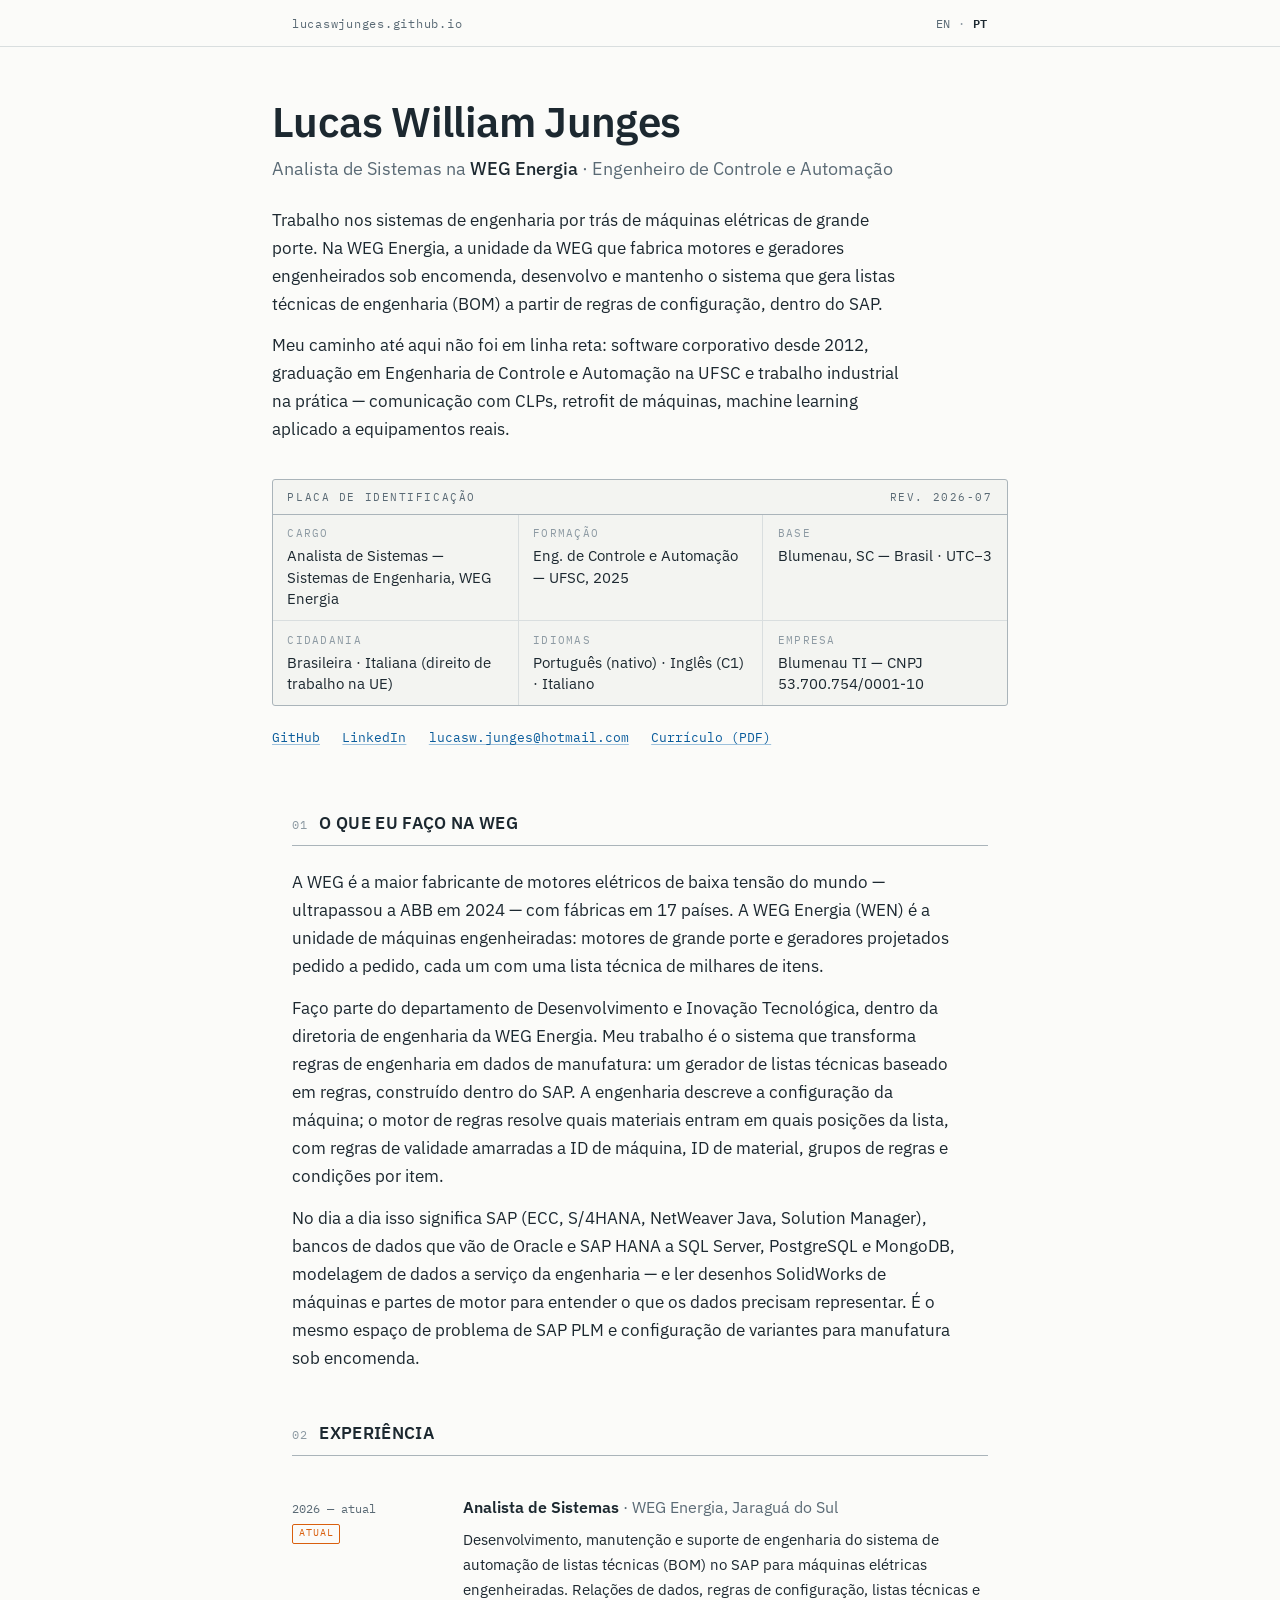
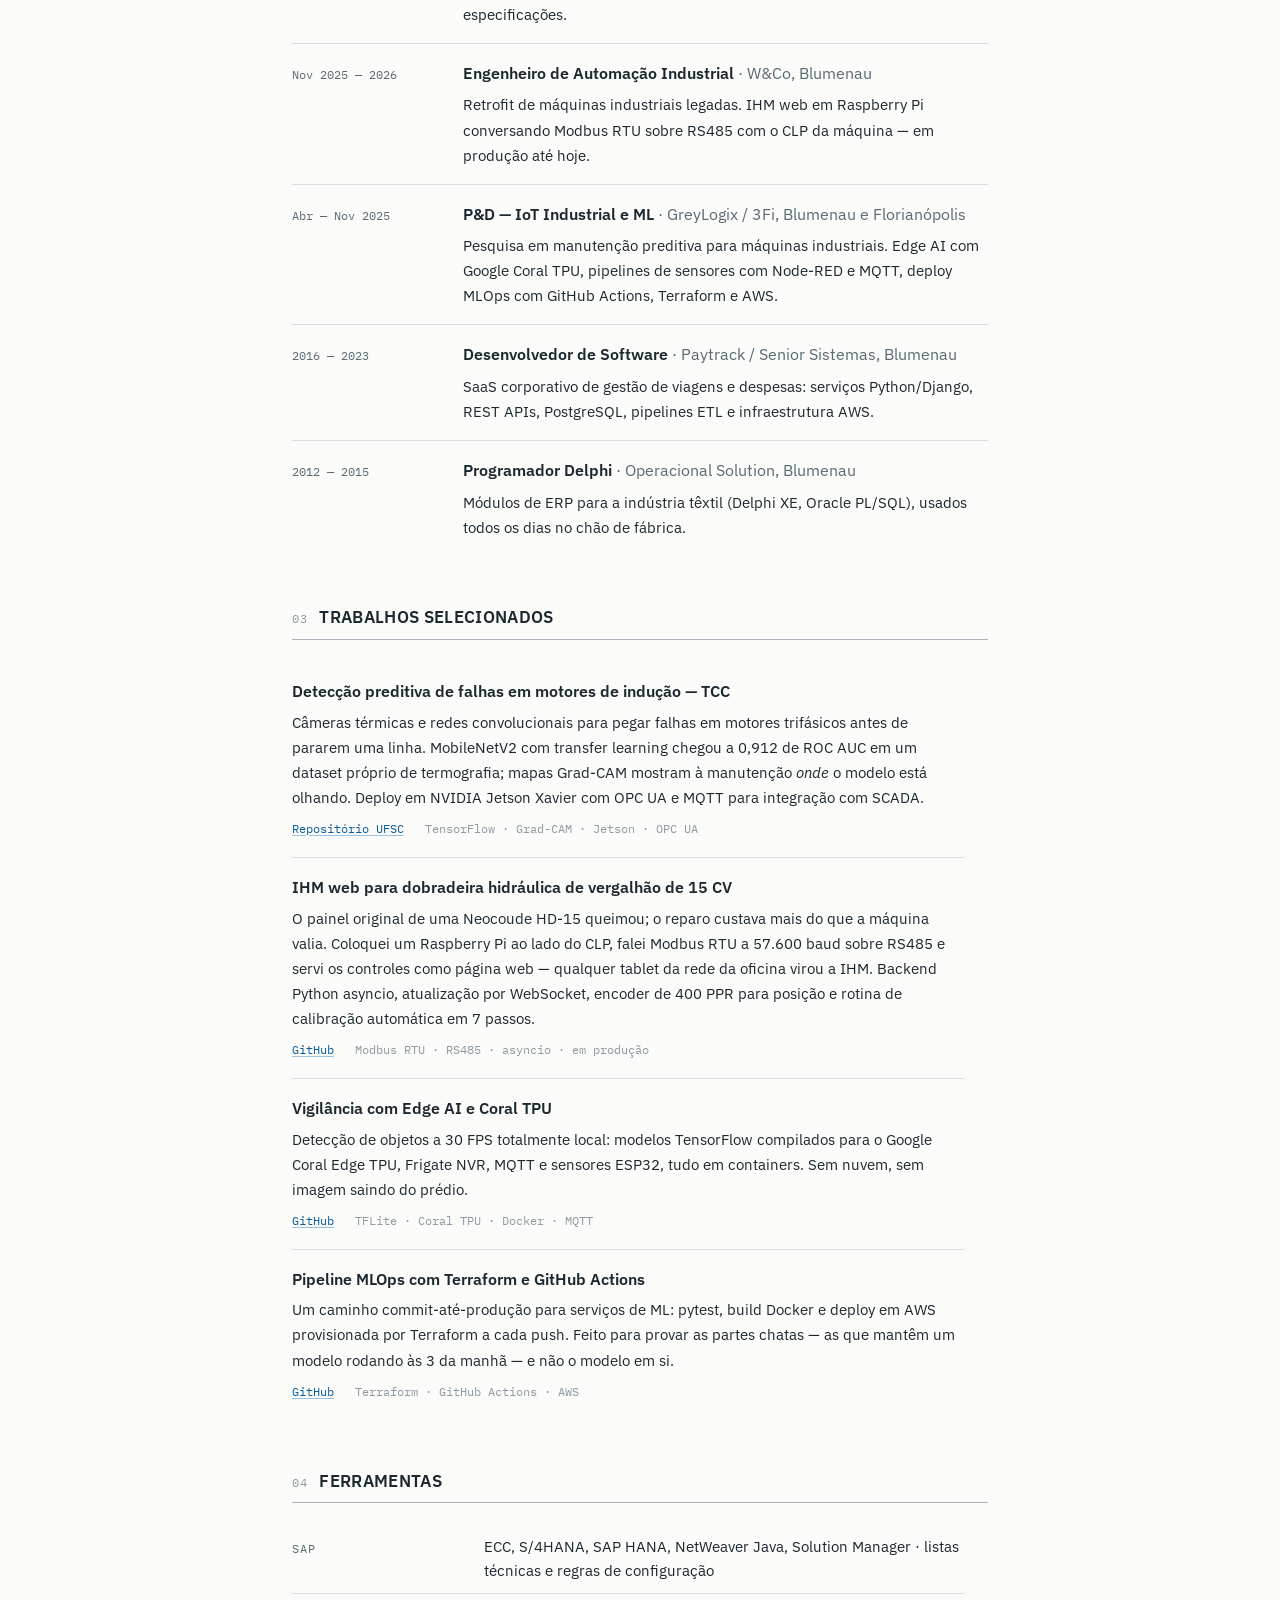
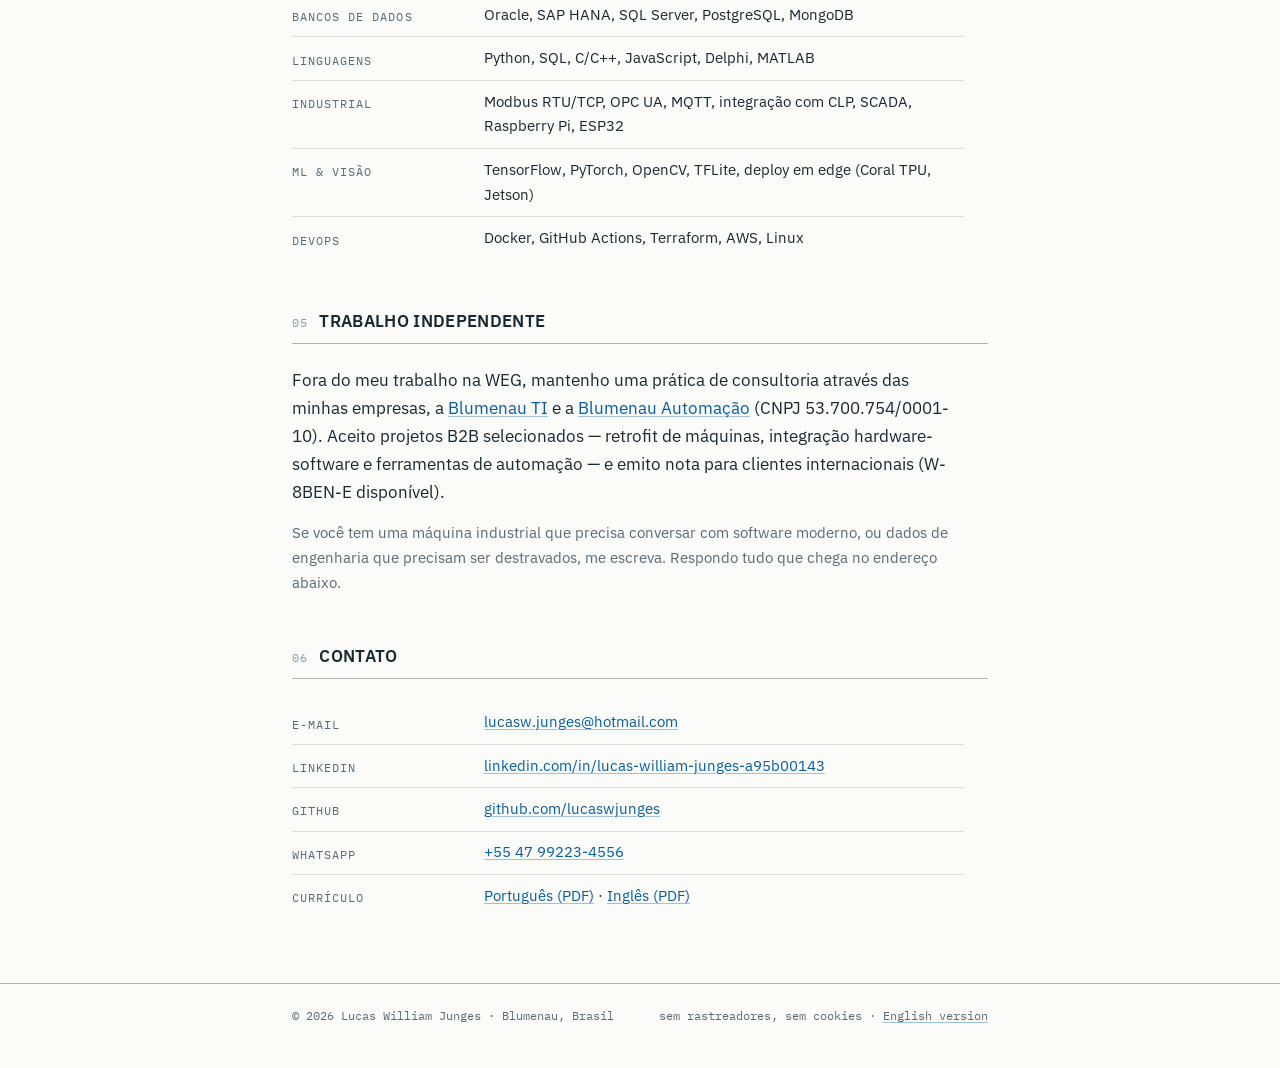
==== pt/index.html @ 3cabfd31 "Rebuild site: bilingual (EN/PT-BR), WEG Energia positioning, datasheet design - New positioning: Sys" ====
<!DOCTYPE html>
<html lang="pt-BR">
<head>
    <meta charset="UTF-8">
    <meta name="viewport" content="width=device-width, initial-scale=1.0">

    <title>Lucas William Junges — Analista de Sistemas na WEG Energia · Automação de BOM no SAP</title>
    <meta name="description" content="Analista de sistemas na WEG Energia: automação de listas técnicas (BOM) no SAP para máquinas elétricas engenheiradas. Engenheiro de Controle e Automação (UFSC), Python, ML industrial. Cidadania brasileira e italiana, Blumenau — SC.">
    <meta name="author" content="Lucas William Junges">
    <meta name="robots" content="index, follow">

    <link rel="canonical" href="https://lucaswjunges.github.io/pt/">
    <link rel="alternate" hreflang="en" href="https://lucaswjunges.github.io/">
    <link rel="alternate" hreflang="pt-BR" href="https://lucaswjunges.github.io/pt/">
    <link rel="alternate" hreflang="x-default" href="https://lucaswjunges.github.io/">

    <meta property="og:type" content="profile">
    <meta property="og:url" content="https://lucaswjunges.github.io/pt/">
    <meta property="og:title" content="Lucas William Junges — Analista de Sistemas na WEG Energia">
    <meta property="og:description" content="Automação de listas técnicas (BOM) no SAP para máquinas elétricas de grande porte. Engenheiro de Controle e Automação (UFSC), Python, ML industrial.">
    <meta property="og:locale" content="pt_BR">
    <meta property="og:locale:alternate" content="en_US">

    <link rel="icon" href="../favicon.svg" type="image/svg+xml">

    <script type="application/ld+json">
    {
      "@context": "https://schema.org",
      "@type": "ProfilePage",
      "inLanguage": "pt-BR",
      "mainEntity": {
        "@type": "Person",
        "@id": "https://lucaswjunges.github.io/#person",
        "name": "Lucas William Junges",
        "alternateName": "Lucas Junges",
        "jobTitle": "Analista de Sistemas",
        "worksFor": {
          "@type": "Organization",
          "name": "WEG Energia",
          "parentOrganization": { "@type": "Organization", "name": "WEG", "url": "https://www.weg.net" }
        },
        "alumniOf": {
          "@type": "CollegeOrUniversity",
          "name": "Universidade Federal de Santa Catarina (UFSC)"
        },
        "url": "https://lucaswjunges.github.io/",
        "email": "mailto:lucasw.junges@hotmail.com",
        "nationality": [
          { "@type": "Country", "name": "Brasil" },
          { "@type": "Country", "name": "Itália" }
        ],
        "knowsLanguage": ["pt-BR", "en", "it"],
        "address": {
          "@type": "PostalAddress",
          "addressLocality": "Blumenau",
          "addressRegion": "SC",
          "addressCountry": "BR"
        },
        "knowsAbout": [
          "SAP S/4HANA",
          "Automação de lista técnica (BOM) no SAP",
          "Configuração de variantes SAP",
          "Lista técnica de engenharia",
          "Manufatura sob encomenda (ETO)",
          "Automação industrial",
          "Engenharia de Controle e Automação",
          "Motores elétricos",
          "Python",
          "Machine learning",
          "Manutenção preditiva",
          "Integração com CLP"
        ],
        "sameAs": [
          "https://www.linkedin.com/in/lucas-william-junges-a95b00143",
          "https://github.com/lucaswjunges",
          "https://www.blumenauti.com.br",
          "https://www.blumenauautomacao.com.br"
        ]
      }
    }
    </script>

    <link rel="preconnect" href="https://fonts.googleapis.com">
    <link rel="preconnect" href="https://fonts.gstatic.com" crossorigin>
    <link href="https://fonts.googleapis.com/css2?family=IBM+Plex+Sans:wght@400;500;600&family=IBM+Plex+Mono:wght@400;600&display=swap" rel="stylesheet">
    <link rel="stylesheet" href="../css/style.css">
</head>
<body>

    <header class="topbar">
        <div class="wrap">
            <a class="site-id" href="/pt/">lucaswjunges.github.io</a>
            <nav class="lang-switch" aria-label="Idioma">
                <a href="../" lang="en" hreflang="en" data-set-lang="en">EN</a>
                <span class="sep">·</span>
                <span class="current" aria-current="true">PT</span>
            </nav>
        </div>
    </header>

    <main>
        <div class="masthead wrap">
            <h1>Lucas William Junges</h1>
            <p class="role">Analista de Sistemas na <strong>WEG Energia</strong> · Engenheiro de Controle e Automação</p>

            <div class="intro">
                <p>
                    Trabalho nos sistemas de engenharia por trás de máquinas elétricas de grande porte. Na
                    WEG Energia, a unidade da WEG que fabrica motores e geradores engenheirados sob encomenda,
                    desenvolvo e mantenho o sistema que gera listas técnicas de engenharia (BOM) a partir de
                    regras de configuração, dentro do SAP.
                </p>
                <p>
                    Meu caminho até aqui não foi em linha reta: software corporativo desde 2012, graduação em
                    Engenharia de Controle e Automação na UFSC e trabalho industrial na prática — comunicação
                    com CLPs, retrofit de máquinas, machine learning aplicado a equipamentos reais.
                </p>
            </div>

            <div class="plate" role="group" aria-label="Dados de identificação">
                <div class="plate-title">
                    <span>Placa de identificação</span>
                    <span>rev. 2026-07</span>
                </div>
                <dl class="plate-grid">
                    <div class="plate-cell">
                        <dt>Cargo</dt>
                        <dd>Analista de Sistemas — Sistemas de Engenharia, WEG Energia</dd>
                    </div>
                    <div class="plate-cell">
                        <dt>Formação</dt>
                        <dd>Eng. de Controle e Automação — UFSC, 2025</dd>
                    </div>
                    <div class="plate-cell">
                        <dt>Base</dt>
                        <dd>Blumenau, SC — Brasil · UTC−3</dd>
                    </div>
                    <div class="plate-cell">
                        <dt>Cidadania</dt>
                        <dd>Brasileira · Italiana (direito de trabalho na UE)</dd>
                    </div>
                    <div class="plate-cell">
                        <dt>Idiomas</dt>
                        <dd>Português (nativo) · Inglês (C1) · Italiano</dd>
                    </div>
                    <div class="plate-cell">
                        <dt>Empresa</dt>
                        <dd>Blumenau TI — CNPJ 53.700.754/0001-10</dd>
                    </div>
                </dl>
            </div>

            <nav class="head-links" aria-label="Perfis">
                <a href="https://github.com/lucaswjunges">GitHub</a>
                <a href="https://www.linkedin.com/in/lucas-william-junges-a95b00143">LinkedIn</a>
                <a href="mailto:lucasw.junges@hotmail.com">lucasw.junges@hotmail.com</a>
                <a href="../assets/cv/Lucas_Junges_CV_PT.pdf">Currículo (PDF)</a>
            </nav>
        </div>

        <section id="agora" aria-labelledby="now-h">
            <div class="wrap">
                <div class="sec-head">
                    <span class="no">01</span>
                    <h2 id="now-h">O que eu faço na WEG</h2>
                </div>
                <div class="body">
                    <p>
                        A WEG é a maior fabricante de motores elétricos de baixa tensão do mundo — ultrapassou a
                        ABB em 2024 — com fábricas em 17 países. A WEG Energia (WEN) é a unidade de máquinas
                        engenheiradas: motores de grande porte e geradores projetados pedido a pedido, cada um
                        com uma lista técnica de milhares de itens.
                    </p>
                    <p>
                        Faço parte do departamento de Desenvolvimento e Inovação Tecnológica, dentro da diretoria
                        de engenharia da WEG Energia. Meu trabalho é o sistema que transforma regras de engenharia
                        em dados de manufatura: um gerador de listas técnicas baseado em regras, construído dentro
                        do SAP. A engenharia descreve a configuração da máquina; o motor de regras resolve quais
                        materiais entram em quais posições da lista, com regras de validade amarradas a ID de
                        máquina, ID de material, grupos de regras e condições por item.
                    </p>
                    <p>
                        No dia a dia isso significa SAP (ECC, S/4HANA, NetWeaver Java, Solution Manager), bancos
                        de dados que vão de Oracle e SAP HANA a SQL Server, PostgreSQL e MongoDB, modelagem de
                        dados a serviço da engenharia — e ler desenhos SolidWorks de máquinas e partes de motor
                        para entender o que os dados precisam representar. É o mesmo espaço de problema de SAP
                        PLM e configuração de variantes para manufatura sob encomenda.
                    </p>
                </div>
            </div>
        </section>

        <section id="experiencia" aria-labelledby="xp-h">
            <div class="wrap">
                <div class="sec-head">
                    <span class="no">02</span>
                    <h2 id="xp-h">Experiência</h2>
                </div>
                <ul class="xp">
                    <li>
                        <div class="when">2026 — atual<br><span class="now">atual</span></div>
                        <div>
                            <h3>Analista de Sistemas <span class="org">· WEG Energia, Jaraguá do Sul</span></h3>
                            <p class="what">
                                Desenvolvimento, manutenção e suporte de engenharia do sistema de automação de
                                listas técnicas (BOM) no SAP para máquinas elétricas engenheiradas. Relações de
                                dados, regras de configuração, listas técnicas e especificações.
                            </p>
                        </div>
                    </li>
                    <li>
                        <div class="when">Nov 2025 — 2026</div>
                        <div>
                            <h3>Engenheiro de Automação Industrial <span class="org">· W&amp;Co, Blumenau</span></h3>
                            <p class="what">
                                Retrofit de máquinas industriais legadas. IHM web em Raspberry Pi conversando
                                Modbus RTU sobre RS485 com o CLP da máquina — em produção até hoje.
                            </p>
                        </div>
                    </li>
                    <li>
                        <div class="when">Abr — Nov 2025</div>
                        <div>
                            <h3>P&amp;D — IoT Industrial e ML <span class="org">· GreyLogix / 3Fi, Blumenau e Florianópolis</span></h3>
                            <p class="what">
                                Pesquisa em manutenção preditiva para máquinas industriais. Edge AI com Google
                                Coral TPU, pipelines de sensores com Node-RED e MQTT, deploy MLOps com GitHub
                                Actions, Terraform e AWS.
                            </p>
                        </div>
                    </li>
                    <li>
                        <div class="when">2016 — 2023</div>
                        <div>
                            <h3>Desenvolvedor de Software <span class="org">· Paytrack / Senior Sistemas, Blumenau</span></h3>
                            <p class="what">
                                SaaS corporativo de gestão de viagens e despesas: serviços Python/Django, REST
                                APIs, PostgreSQL, pipelines ETL e infraestrutura AWS.
                            </p>
                        </div>
                    </li>
                    <li>
                        <div class="when">2012 — 2015</div>
                        <div>
                            <h3>Programador Delphi <span class="org">· Operacional Solution, Blumenau</span></h3>
                            <p class="what">
                                Módulos de ERP para a indústria têxtil (Delphi XE, Oracle PL/SQL), usados todos os
                                dias no chão de fábrica.
                            </p>
                        </div>
                    </li>
                </ul>
            </div>
        </section>

        <section id="projetos" aria-labelledby="pj-h">
            <div class="wrap">
                <div class="sec-head">
                    <span class="no">03</span>
                    <h2 id="pj-h">Trabalhos selecionados</h2>
                </div>
                <div class="proj">
                    <article>
                        <h3>Detecção preditiva de falhas em motores de indução — TCC</h3>
                        <p class="desc">
                            Câmeras térmicas e redes convolucionais para pegar falhas em motores trifásicos antes
                            de pararem uma linha. MobileNetV2 com transfer learning chegou a 0,912 de ROC AUC em um
                            dataset próprio de termografia; mapas Grad-CAM mostram à manutenção <em>onde</em> o
                            modelo está olhando. Deploy em NVIDIA Jetson Xavier com OPC UA e MQTT para integração
                            com SCADA.
                        </p>
                        <p class="refs">
                            <a href="https://repositorio.ufsc.br/handle/123456789/271512">Repositório UFSC</a>
                            <span class="spec">TensorFlow · Grad-CAM · Jetson · OPC UA</span>
                        </p>
                    </article>
                    <article>
                        <h3>IHM web para dobradeira hidráulica de vergalhão de 15 CV</h3>
                        <p class="desc">
                            O painel original de uma Neocoude HD-15 queimou; o reparo custava mais do que a máquina
                            valia. Coloquei um Raspberry Pi ao lado do CLP, falei Modbus RTU a 57.600 baud sobre
                            RS485 e servi os controles como página web — qualquer tablet da rede da oficina virou a
                            IHM. Backend Python asyncio, atualização por WebSocket, encoder de 400 PPR para posição
                            e rotina de calibração automática em 7 passos.
                        </p>
                        <p class="refs">
                            <a href="https://github.com/lucaswjunges/ihm-dobradeira-neocoude">GitHub</a>
                            <span class="spec">Modbus RTU · RS485 · asyncio · em produção</span>
                        </p>
                    </article>
                    <article>
                        <h3>Vigilância com Edge AI e Coral TPU</h3>
                        <p class="desc">
                            Detecção de objetos a 30 FPS totalmente local: modelos TensorFlow compilados para o
                            Google Coral Edge TPU, Frigate NVR, MQTT e sensores ESP32, tudo em containers. Sem
                            nuvem, sem imagem saindo do prédio.
                        </p>
                        <p class="refs">
                            <a href="https://github.com/lucaswjunges/edge-ai-security-system">GitHub</a>
                            <span class="spec">TFLite · Coral TPU · Docker · MQTT</span>
                        </p>
                    </article>
                    <article>
                        <h3>Pipeline MLOps com Terraform e GitHub Actions</h3>
                        <p class="desc">
                            Um caminho commit-até-produção para serviços de ML: pytest, build Docker e deploy em
                            AWS provisionada por Terraform a cada push. Feito para provar as partes chatas — as que
                            mantêm um modelo rodando às 3 da manhã — e não o modelo em si.
                        </p>
                        <p class="refs">
                            <a href="https://github.com/lucaswjunges/mlops-cicd-terraform">GitHub</a>
                            <span class="spec">Terraform · GitHub Actions · AWS</span>
                        </p>
                    </article>
                </div>
            </div>
        </section>

        <section id="ferramentas" aria-labelledby="tb-h">
            <div class="wrap">
                <div class="sec-head">
                    <span class="no">04</span>
                    <h2 id="tb-h">Ferramentas</h2>
                </div>
                <ul class="rows">
                    <li><span class="k">SAP</span><span>ECC, S/4HANA, SAP HANA, NetWeaver Java, Solution Manager · listas técnicas e regras de configuração</span></li>
                    <li><span class="k">Bancos de dados</span><span>Oracle, SAP HANA, SQL Server, PostgreSQL, MongoDB</span></li>
                    <li><span class="k">Linguagens</span><span>Python, SQL, C/C++, JavaScript, Delphi, MATLAB</span></li>
                    <li><span class="k">Industrial</span><span>Modbus RTU/TCP, OPC UA, MQTT, integração com CLP, SCADA, Raspberry Pi, ESP32</span></li>
                    <li><span class="k">ML &amp; visão</span><span>TensorFlow, PyTorch, OpenCV, TFLite, deploy em edge (Coral TPU, Jetson)</span></li>
                    <li><span class="k">DevOps</span><span>Docker, GitHub Actions, Terraform, AWS, Linux</span></li>
                </ul>
            </div>
        </section>

        <section id="consultoria" aria-labelledby="cs-h">
            <div class="wrap">
                <div class="sec-head">
                    <span class="no">05</span>
                    <h2 id="cs-h">Trabalho independente</h2>
                </div>
                <div class="body">
                    <p>
                        Fora do meu trabalho na WEG, mantenho uma prática de consultoria através das minhas
                        empresas, a <a href="https://www.blumenauti.com.br">Blumenau TI</a> e a
                        <a href="https://www.blumenauautomacao.com.br">Blumenau Automação</a>
                        (CNPJ 53.700.754/0001-10). Aceito projetos B2B selecionados — retrofit de máquinas,
                        integração hardware-software e ferramentas de automação — e emito nota para clientes
                        internacionais (W-8BEN-E disponível).
                    </p>
                    <p class="note">
                        Se você tem uma máquina industrial que precisa conversar com software moderno, ou dados
                        de engenharia que precisam ser destravados, me escreva. Respondo tudo que chega no
                        endereço abaixo.
                    </p>
                </div>
            </div>
        </section>

        <section id="contato" aria-labelledby="ct-h">
            <div class="wrap">
                <div class="sec-head">
                    <span class="no">06</span>
                    <h2 id="ct-h">Contato</h2>
                </div>
                <ul class="rows">
                    <li><span class="k">E-mail</span><span><a href="mailto:lucasw.junges@hotmail.com">lucasw.junges@hotmail.com</a></span></li>
                    <li><span class="k">LinkedIn</span><span><a href="https://www.linkedin.com/in/lucas-william-junges-a95b00143">linkedin.com/in/lucas-william-junges-a95b00143</a></span></li>
                    <li><span class="k">GitHub</span><span><a href="https://github.com/lucaswjunges">github.com/lucaswjunges</a></span></li>
                    <li><span class="k">WhatsApp</span><span><a href="https://wa.me/5547992234556">+55 47 99223-4556</a></span></li>
                    <li><span class="k">Currículo</span><span><a href="../assets/cv/Lucas_Junges_CV_PT.pdf">Português (PDF)</a> · <a href="../assets/cv/Lucas_Junges_CV_EN.pdf">Inglês (PDF)</a></span></li>
                </ul>
            </div>
        </section>
    </main>

    <footer>
        <div class="wrap">
            <span>© 2026 Lucas William Junges · Blumenau, Brasil</span>
            <span class="colophon">sem rastreadores, sem cookies · <a href="../" data-set-lang="en">English version</a></span>
        </div>
    </footer>

    <script src="../js/main.js"></script>
</body>
</html>
---- css/style.css ----
/* ==========================================================================
   lucaswjunges.github.io — engineering-datasheet aesthetic
   Type: IBM Plex Sans (body) · IBM Plex Mono (labels/data)
   ========================================================================== */

:root {
  --paper: #fbfbf9;
  --ink: #1c2830;
  --steel: #5a6a75;
  --faint: #8d9aa3;
  --line: #d9dedf;
  --line-strong: #aab4ba;
  --accent: #0a5c9c;
  --accent-ink: #084a7e;
  --mark: #d95f0e;
  --plate: #f3f4f1;
  --max: 46rem;
}

* { margin: 0; padding: 0; box-sizing: border-box; }

html {
  color-scheme: light;
  scroll-behavior: smooth;
}

@media (prefers-reduced-motion: reduce) {
  html { scroll-behavior: auto; }
  *, *::before, *::after { animation: none !important; transition: none !important; }
}

body {
  font-family: "IBM Plex Sans", -apple-system, "Segoe UI", sans-serif;
  font-size: 1.0625rem;
  line-height: 1.65;
  color: var(--ink);
  background: var(--paper);
  -webkit-font-smoothing: antialiased;
}

::selection { background: #cfe3f3; }

a {
  color: var(--accent);
  text-decoration: underline;
  text-decoration-thickness: 1px;
  text-underline-offset: 2px;
  text-decoration-color: #9dc1dc;
}
a:hover { color: var(--accent-ink); text-decoration-color: var(--accent-ink); }
a:focus-visible,
button:focus-visible {
  outline: 2px solid var(--accent);
  outline-offset: 2px;
  border-radius: 1px;
}

.wrap {
  max-width: var(--max);
  margin: 0 auto;
  padding: 0 1.25rem;
}

/* --------------------------------------------------------------------------
   Language suggestion banner (shown only when browser language differs)
   -------------------------------------------------------------------------- */

.lang-banner {
  display: none;
  background: #103a5c;
  color: #e8eef3;
  font-size: 0.88rem;
}
.lang-banner.show { display: block; }
.lang-banner .wrap {
  display: flex;
  align-items: center;
  justify-content: space-between;
  gap: 1rem;
  padding-top: 0.55rem;
  padding-bottom: 0.55rem;
}
.lang-banner a { color: #ffffff; font-weight: 600; }
.lang-banner button {
  background: none;
  border: 1px solid #4a6f8e;
  color: #c8d6e0;
  font: inherit;
  font-size: 0.78rem;
  padding: 0.15rem 0.6rem;
  border-radius: 2px;
  cursor: pointer;
}
.lang-banner button:hover { color: #ffffff; border-color: #7d9cb5; }

/* --------------------------------------------------------------------------
   Top bar: site id + language switch
   -------------------------------------------------------------------------- */

.topbar {
  border-bottom: 1px solid var(--line);
  background: var(--paper);
}

.topbar .wrap {
  display: flex;
  align-items: baseline;
  justify-content: space-between;
  padding-top: 0.8rem;
  padding-bottom: 0.8rem;
}

.topbar .site-id {
  font-family: "IBM Plex Mono", ui-monospace, monospace;
  font-size: 0.78rem;
  letter-spacing: 0.06em;
  color: var(--steel);
  text-decoration: none;
}
.topbar .site-id:hover { color: var(--ink); }

.lang-switch {
  font-family: "IBM Plex Mono", ui-monospace, monospace;
  font-size: 0.78rem;
  letter-spacing: 0.04em;
}
.lang-switch .sep { color: var(--faint); }
.lang-switch .current { color: var(--ink); font-weight: 600; }
.lang-switch a { text-decoration: none; color: var(--steel); }
.lang-switch a:hover { color: var(--accent-ink); text-decoration: underline; }

/* --------------------------------------------------------------------------
   Header: intro + nameplate (signature element)
   -------------------------------------------------------------------------- */

.masthead { padding: 3.2rem 0 1.4rem; }

.masthead h1 {
  font-size: clamp(1.9rem, 5.2vw, 2.6rem);
  font-weight: 600;
  letter-spacing: -0.015em;
  line-height: 1.15;
}

.masthead .role {
  margin-top: 0.45rem;
  font-size: clamp(1.02rem, 2.6vw, 1.15rem);
  color: var(--steel);
  font-weight: 400;
}
.masthead .role strong { color: var(--ink); font-weight: 500; }

.masthead .intro {
  margin-top: 1.4rem;
  max-width: 40rem;
}
.masthead .intro p + p { margin-top: 0.8rem; }

/* Nameplate — spec grid modeled on an electric-motor rating plate */

.plate {
  margin-top: 2.2rem;
  border: 1px solid var(--line-strong);
  background: var(--plate);
  border-radius: 3px;
  overflow: hidden;
}

.plate-title {
  display: flex;
  justify-content: space-between;
  align-items: baseline;
  gap: 1rem;
  padding: 0.5rem 0.9rem;
  border-bottom: 1px solid var(--line-strong);
  font-family: "IBM Plex Mono", ui-monospace, monospace;
  font-size: 0.7rem;
  letter-spacing: 0.14em;
  text-transform: uppercase;
  color: var(--steel);
}

.plate-grid {
  display: grid;
  grid-template-columns: repeat(3, 1fr);
}

.plate-cell {
  padding: 0.65rem 0.9rem 0.7rem;
  border-top: 1px solid var(--line);
  border-left: 1px solid var(--line);
}
.plate-cell:nth-child(3n + 1) { border-left: none; }
.plate-cell:nth-child(-n + 3) { border-top: none; }

.plate-cell dt {
  font-family: "IBM Plex Mono", ui-monospace, monospace;
  font-size: 0.66rem;
  letter-spacing: 0.12em;
  text-transform: uppercase;
  color: var(--faint);
  margin-bottom: 0.15rem;
}

.plate-cell dd {
  font-size: 0.92rem;
  line-height: 1.45;
}

@media (max-width: 620px) {
  .plate-grid { grid-template-columns: 1fr 1fr; }
  .plate-cell:nth-child(3n + 1) { border-left: 1px solid var(--line); }
  .plate-cell:nth-child(odd) { border-left: none; }
  .plate-cell:nth-child(-n + 3) { border-top: 1px solid var(--line); }
  .plate-cell:nth-child(-n + 2) { border-top: none; }
}

.head-links {
  margin-top: 1.3rem;
  display: flex;
  flex-wrap: wrap;
  gap: 0.4rem 1.4rem;
  font-family: "IBM Plex Mono", ui-monospace, monospace;
  font-size: 0.82rem;
}

/* --------------------------------------------------------------------------
   Sections — numbered like a technical document
   -------------------------------------------------------------------------- */

section { padding: 2.4rem 0 0.6rem; }

.sec-head {
  display: flex;
  align-items: baseline;
  gap: 0.75rem;
  border-bottom: 1px solid var(--line-strong);
  padding-bottom: 0.45rem;
  margin-bottom: 1.4rem;
}

.sec-head .no {
  font-family: "IBM Plex Mono", ui-monospace, monospace;
  font-size: 0.75rem;
  color: var(--faint);
  letter-spacing: 0.05em;
}

.sec-head h2 {
  font-size: 1.05rem;
  font-weight: 600;
  letter-spacing: 0.02em;
  text-transform: uppercase;
}

section .body { max-width: 42rem; }
section .body p + p { margin-top: 0.85rem; }

.note {
  color: var(--steel);
  font-size: 0.95rem;
}

/* --------------------------------------------------------------------------
   Experience — dated ledger
   -------------------------------------------------------------------------- */

.xp { list-style: none; }

.xp li {
  display: grid;
  grid-template-columns: 9.5rem 1fr;
  gap: 1.2rem;
  padding: 1rem 0;
  border-bottom: 1px solid var(--line);
}
.xp li:last-child { border-bottom: none; }

.xp .when {
  font-family: "IBM Plex Mono", ui-monospace, monospace;
  font-size: 0.78rem;
  color: var(--steel);
  padding-top: 0.25rem;
}

.xp .when .now {
  display: inline-block;
  margin-top: 0.3rem;
  font-size: 0.64rem;
  letter-spacing: 0.1em;
  text-transform: uppercase;
  color: var(--mark);
  border: 1px solid currentColor;
  border-radius: 2px;
  padding: 0.05rem 0.35rem;
}

.xp h3 {
  font-size: 1.02rem;
  font-weight: 600;
}
.xp .org { color: var(--steel); font-weight: 400; }

.xp .what {
  margin-top: 0.35rem;
  font-size: 0.95rem;
}

@media (max-width: 560px) {
  .xp li { grid-template-columns: 1fr; gap: 0.3rem; }
  .xp .when { padding-top: 0; }
}

/* --------------------------------------------------------------------------
   Projects — engineering log entries
   -------------------------------------------------------------------------- */

.proj { max-width: 42rem; }

.proj article {
  padding: 1.15rem 0;
  border-bottom: 1px solid var(--line);
}
.proj article:last-child { border-bottom: none; }

.proj h3 {
  font-size: 1.02rem;
  font-weight: 600;
  line-height: 1.4;
}

.proj .desc {
  margin-top: 0.4rem;
  font-size: 0.95rem;
}

.proj .refs {
  margin-top: 0.5rem;
  font-family: "IBM Plex Mono", ui-monospace, monospace;
  font-size: 0.78rem;
  display: flex;
  flex-wrap: wrap;
  gap: 0.3rem 1.3rem;
}
.proj .refs .spec { color: var(--faint); }

/* --------------------------------------------------------------------------
   Toolbox + contact — spec-sheet rows
   -------------------------------------------------------------------------- */

.rows { list-style: none; max-width: 42rem; }

.rows li {
  display: grid;
  grid-template-columns: 11rem 1fr;
  gap: 1rem;
  padding: 0.55rem 0;
  border-bottom: 1px solid var(--line);
  font-size: 0.94rem;
}
.rows li:last-child { border-bottom: none; }

.rows .k {
  font-family: "IBM Plex Mono", ui-monospace, monospace;
  font-size: 0.72rem;
  letter-spacing: 0.09em;
  text-transform: uppercase;
  color: var(--steel);
  padding-top: 0.28rem;
}

@media (max-width: 560px) {
  .rows li { grid-template-columns: 1fr; gap: 0.12rem; }
}

/* --------------------------------------------------------------------------
   Footer
   -------------------------------------------------------------------------- */

footer {
  margin-top: 3.5rem;
  border-top: 1px solid var(--line-strong);
  padding: 1.4rem 0 2.6rem;
  font-family: "IBM Plex Mono", ui-monospace, monospace;
  font-size: 0.75rem;
  color: var(--steel);
}

footer .wrap {
  display: flex;
  flex-wrap: wrap;
  gap: 0.5rem 2rem;
  justify-content: space-between;
}

footer a { color: var(--steel); }
footer a:hover { color: var(--accent-ink); }

/* --------------------------------------------------------------------------
   Print — the page doubles as a readable one-pager
   -------------------------------------------------------------------------- */

@media print {
  .topbar, .lang-banner { display: none !important; }
  body { font-size: 10.5pt; }
  a { color: var(--ink); text-decoration: none; }
}
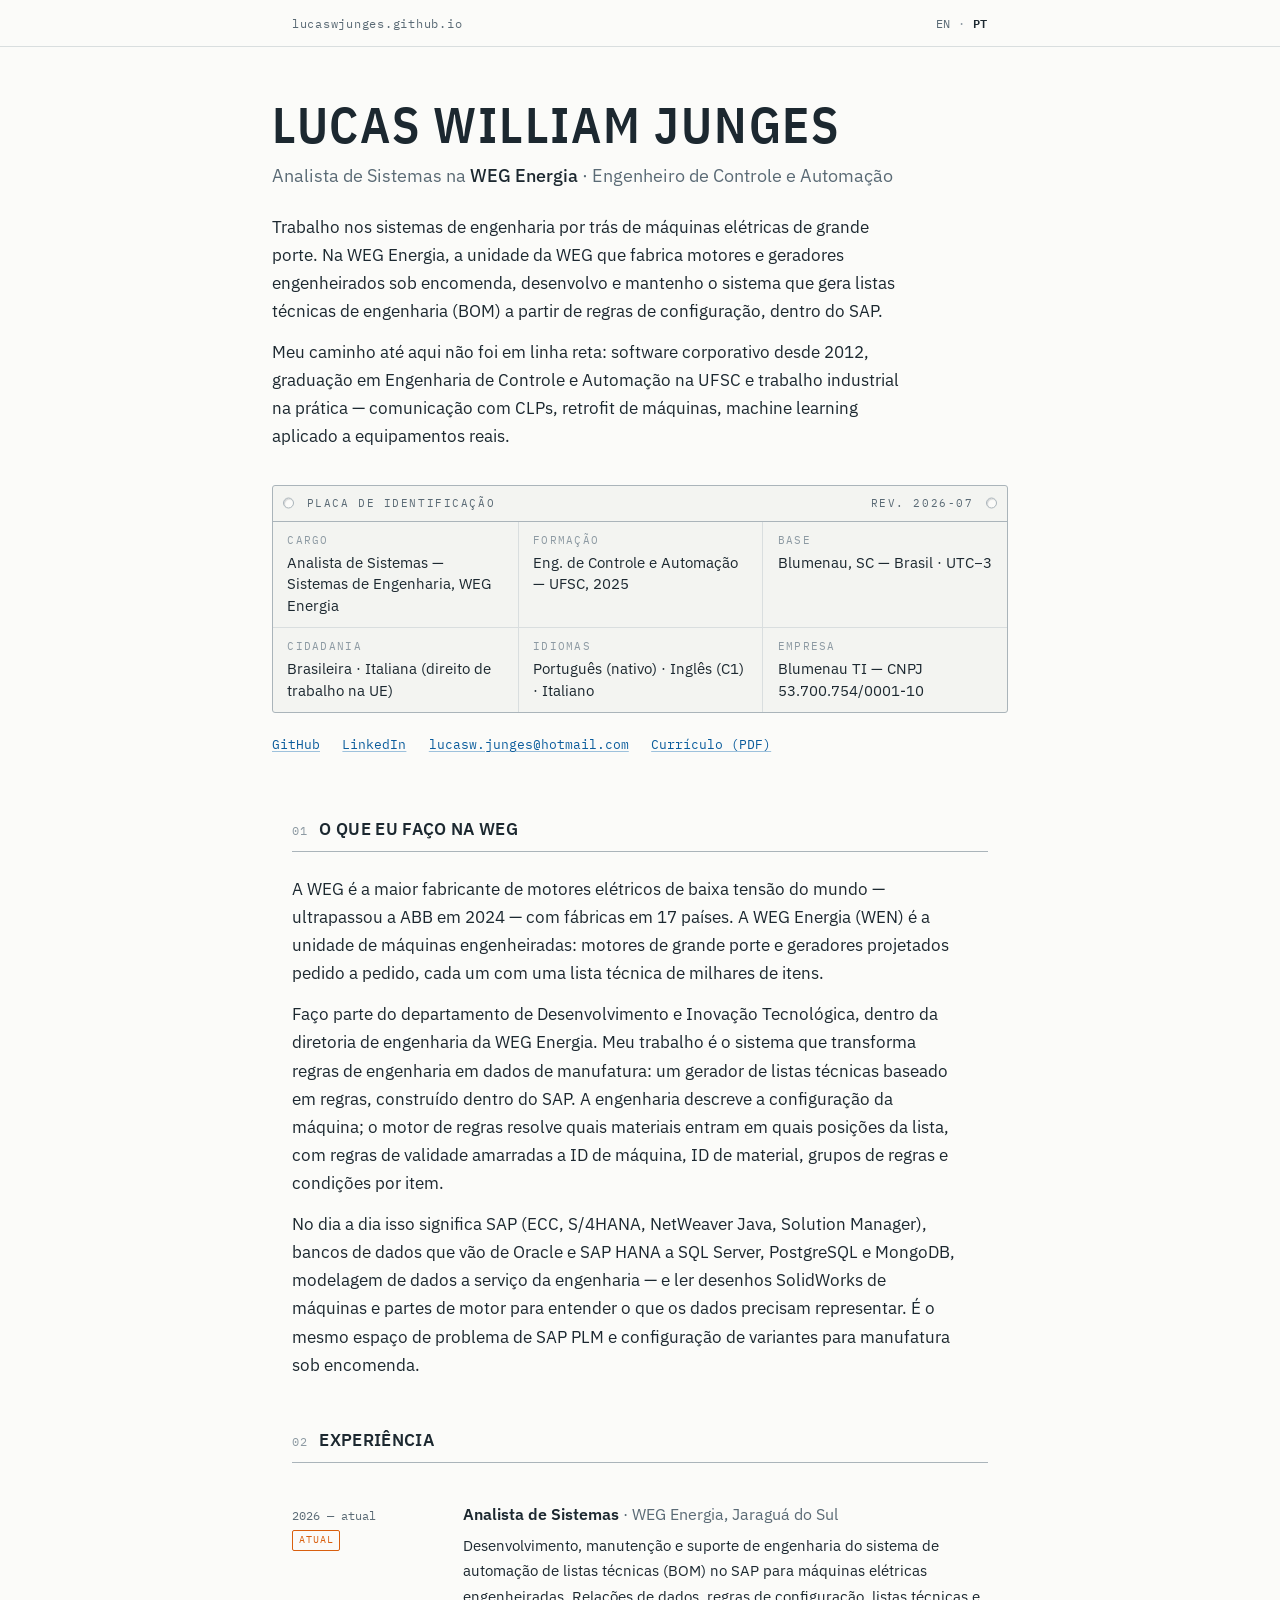
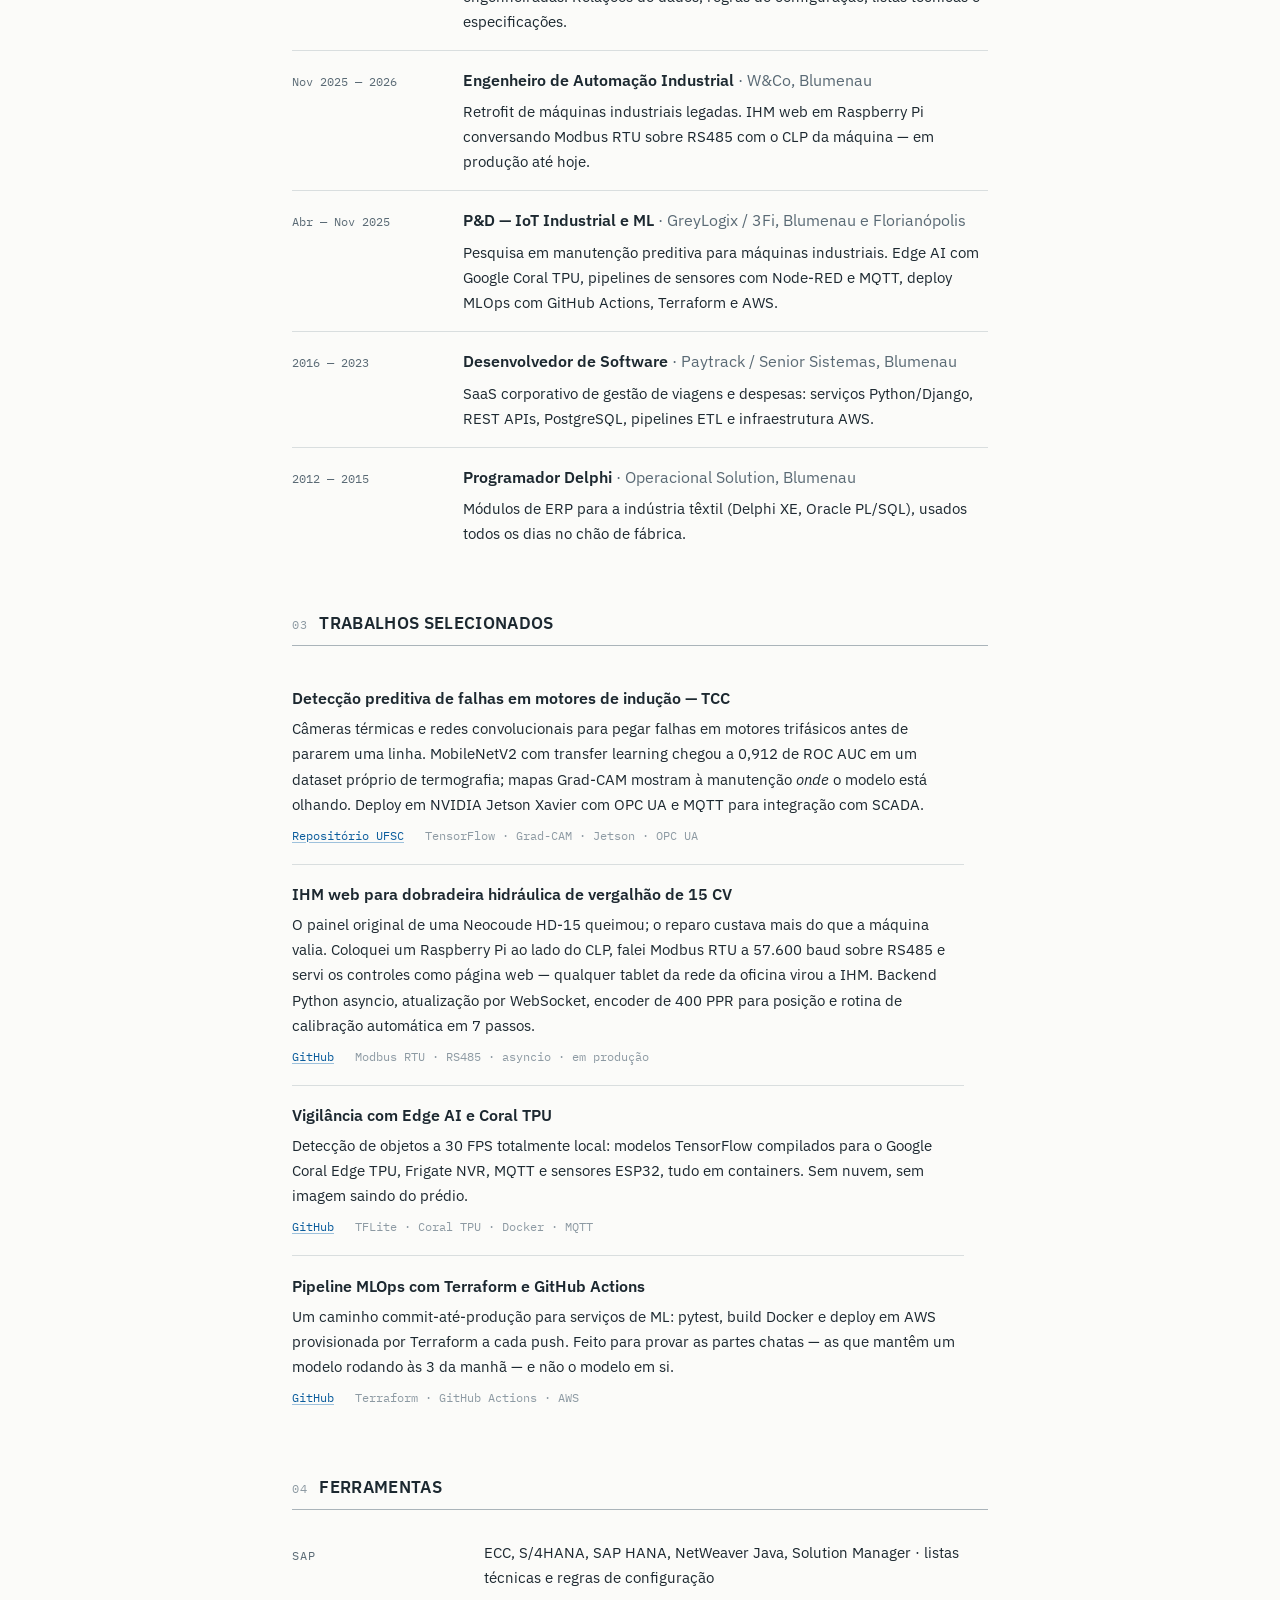
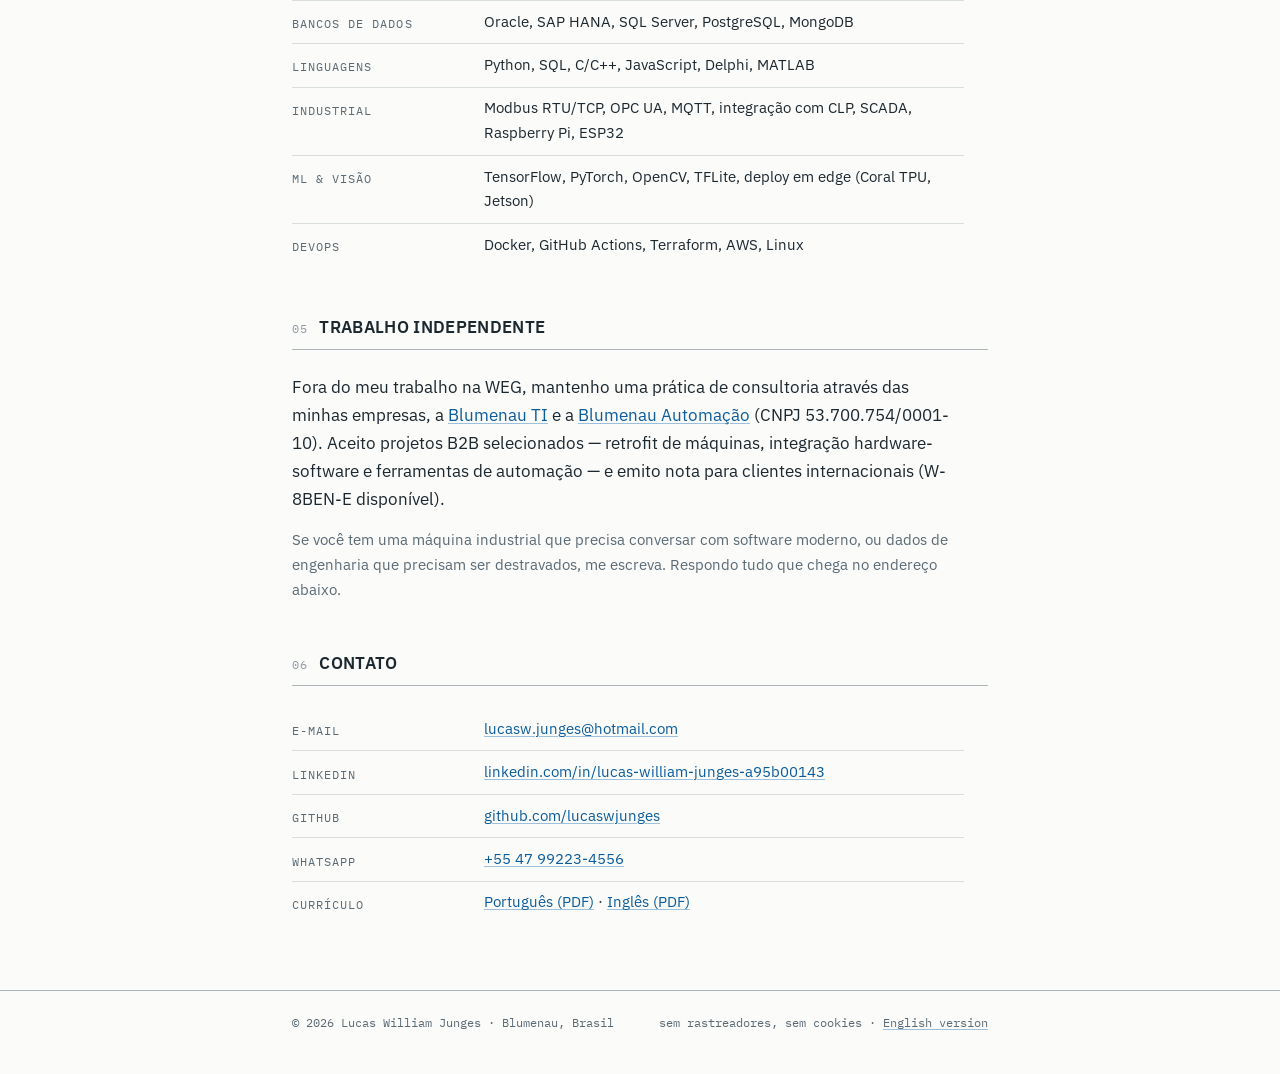
==== commit 31400d67: "Design pass: condensed nameplate display type, mounting-screw detail on plate Co-Authored-By: Claude" ====
--- a/pt/index.html
+++ b/pt/index.html
@@ -82,7 +82,7 @@
 
     <link rel="preconnect" href="https://fonts.googleapis.com">
     <link rel="preconnect" href="https://fonts.gstatic.com" crossorigin>
-    <link href="https://fonts.googleapis.com/css2?family=IBM+Plex+Sans:wght@400;500;600&family=IBM+Plex+Mono:wght@400;600&display=swap" rel="stylesheet">
+    <link href="https://fonts.googleapis.com/css2?family=IBM+Plex+Sans+Condensed:wght@600&family=IBM+Plex+Sans:wght@400;500;600&family=IBM+Plex+Mono:wght@400;600&display=swap" rel="stylesheet">
     <link rel="stylesheet" href="../css/style.css">
 </head>
 <body>
--- a/css/style.css
+++ b/css/style.css
@@ -136,10 +136,12 @@
 .masthead { padding: 3.2rem 0 1.4rem; }
 
 .masthead h1 {
-  font-size: clamp(1.9rem, 5.2vw, 2.6rem);
+  font-family: "IBM Plex Sans Condensed", "IBM Plex Sans", sans-serif;
+  font-size: clamp(2.1rem, 6vw, 3.1rem);
   font-weight: 600;
-  letter-spacing: -0.015em;
-  line-height: 1.15;
+  letter-spacing: 0.035em;
+  line-height: 1.1;
+  text-transform: uppercase;
 }
 
 .masthead .role {
@@ -171,14 +173,32 @@
   justify-content: space-between;
   align-items: baseline;
   gap: 1rem;
-  padding: 0.5rem 0.9rem;
+  padding: 0.5rem 2.1rem;
   border-bottom: 1px solid var(--line-strong);
   font-family: "IBM Plex Mono", ui-monospace, monospace;
   font-size: 0.7rem;
   letter-spacing: 0.14em;
   text-transform: uppercase;
   color: var(--steel);
-}
+  position: relative;
+}
+
+/* mounting-screw holes, like a real rating plate */
+.plate-title::before,
+.plate-title::after {
+  content: "";
+  position: absolute;
+  top: 50%;
+  width: 9px;
+  height: 9px;
+  transform: translateY(-50%);
+  border-radius: 50%;
+  background: var(--paper);
+  border: 1px solid var(--line-strong);
+  box-shadow: inset 1px 1px 1px rgba(28, 40, 48, 0.18);
+}
+.plate-title::before { left: 0.6rem; }
+.plate-title::after { right: 0.6rem; }
 
 .plate-grid {
   display: grid;
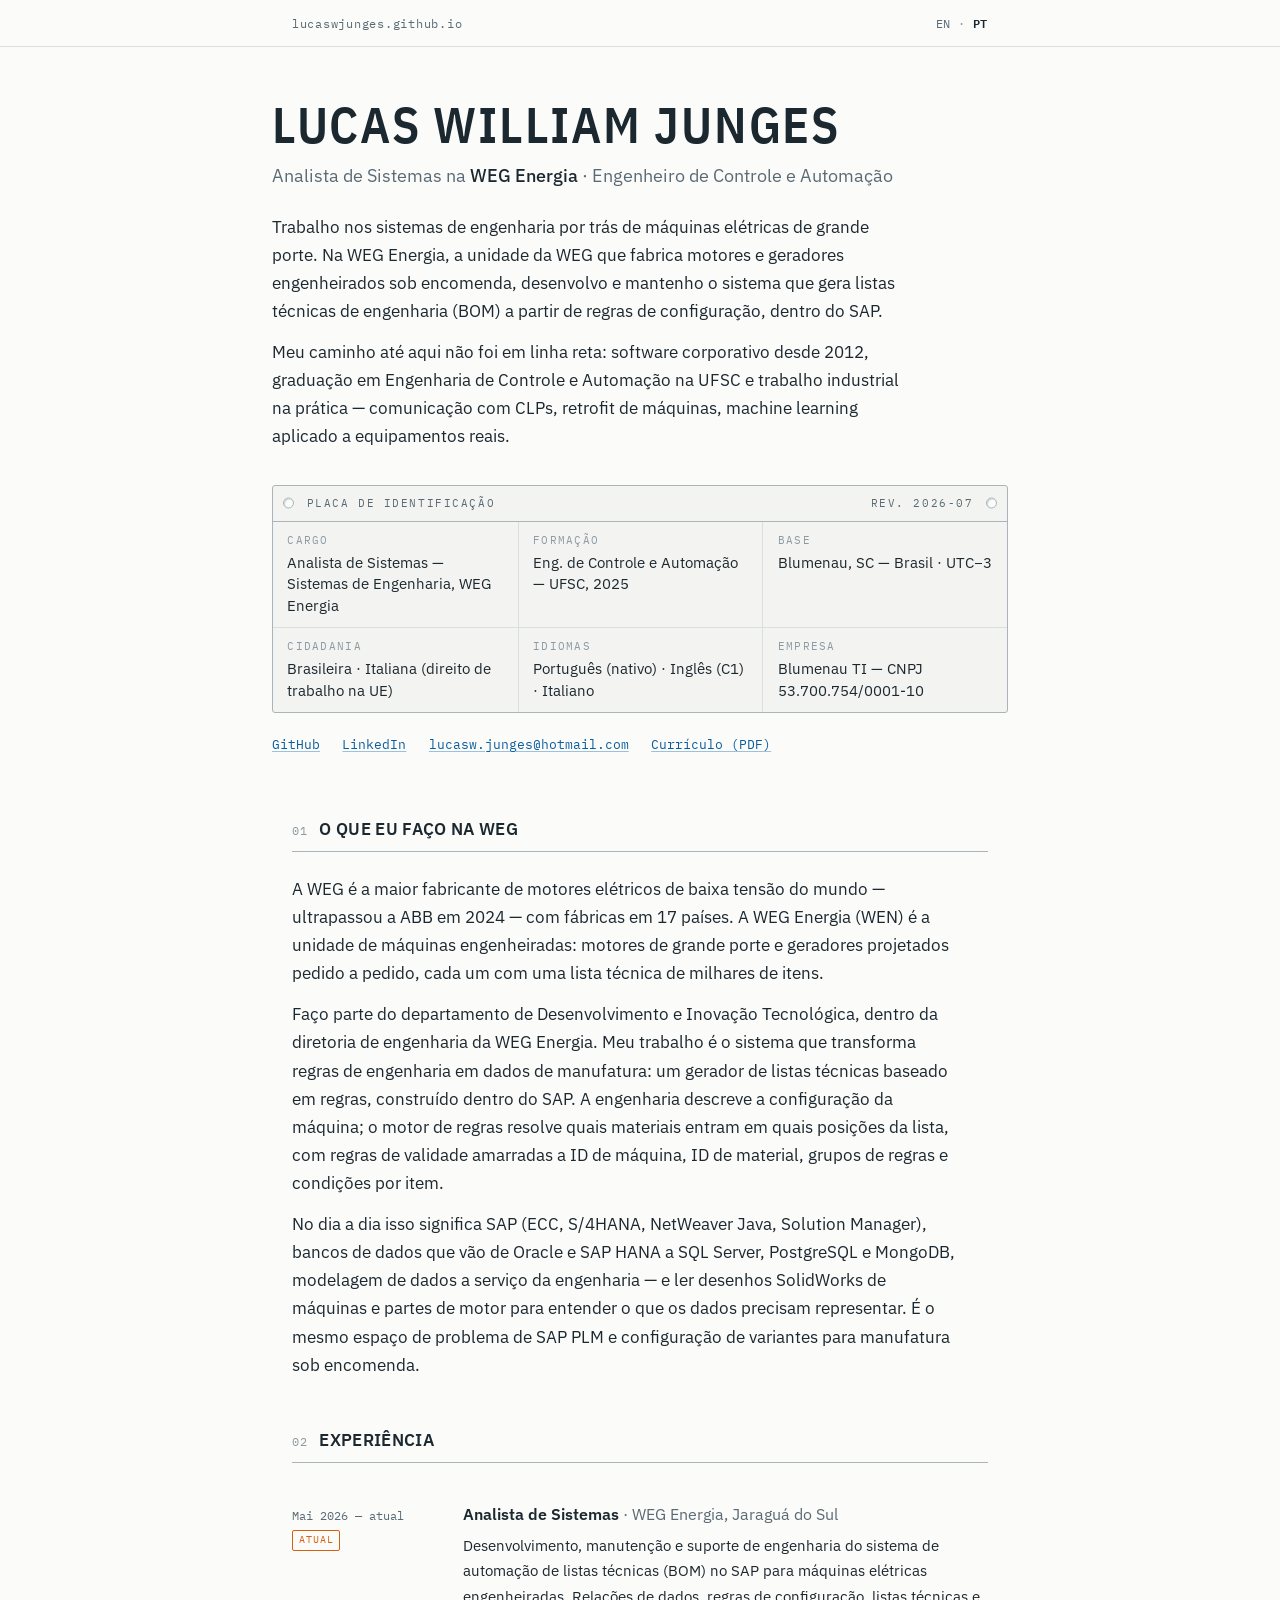
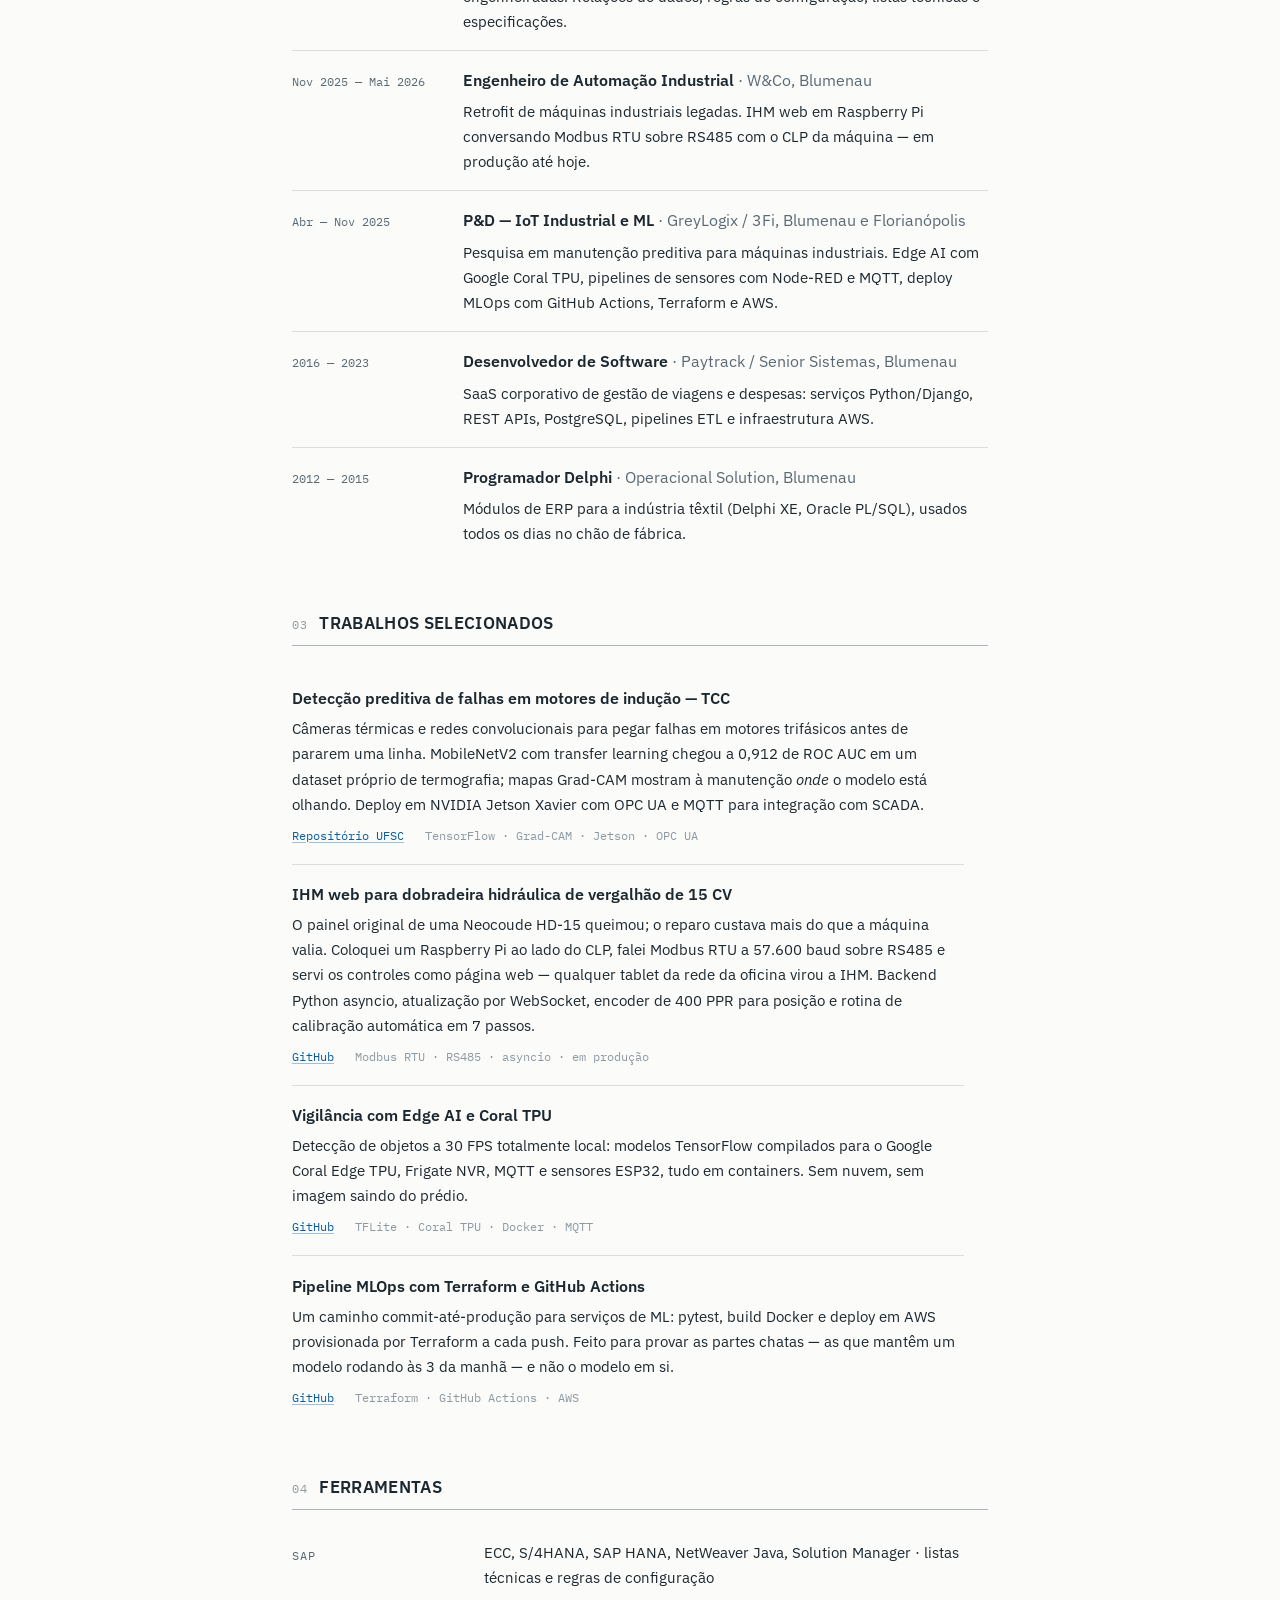
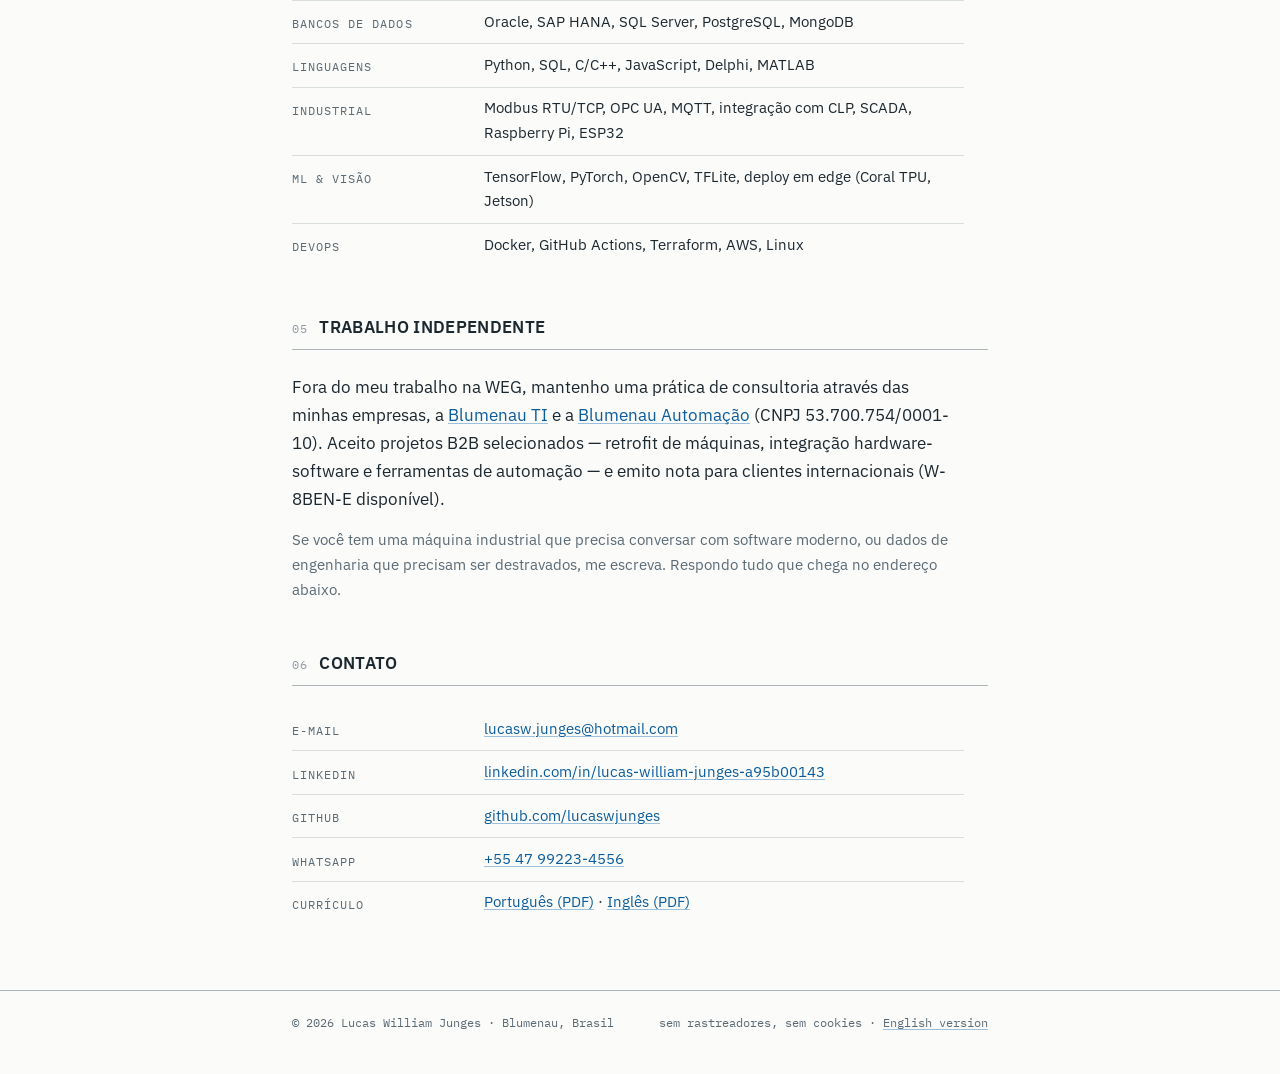
==== commit 399a4255: "Set exact WEG start date (May 2026) on site and CV PDFs Co-Authored-By: Claude Fable 5 <noreply@anth" ====
--- a/pt/index.html
+++ b/pt/index.html
@@ -198,7 +198,7 @@
                 </div>
                 <ul class="xp">
                     <li>
-                        <div class="when">2026 — atual<br><span class="now">atual</span></div>
+                        <div class="when">Mai 2026 — atual<br><span class="now">atual</span></div>
                         <div>
                             <h3>Analista de Sistemas <span class="org">· WEG Energia, Jaraguá do Sul</span></h3>
                             <p class="what">
@@ -209,7 +209,7 @@
                         </div>
                     </li>
                     <li>
-                        <div class="when">Nov 2025 — 2026</div>
+                        <div class="when">Nov 2025 — Mai 2026</div>
                         <div>
                             <h3>Engenheiro de Automação Industrial <span class="org">· W&amp;Co, Blumenau</span></h3>
                             <p class="what">
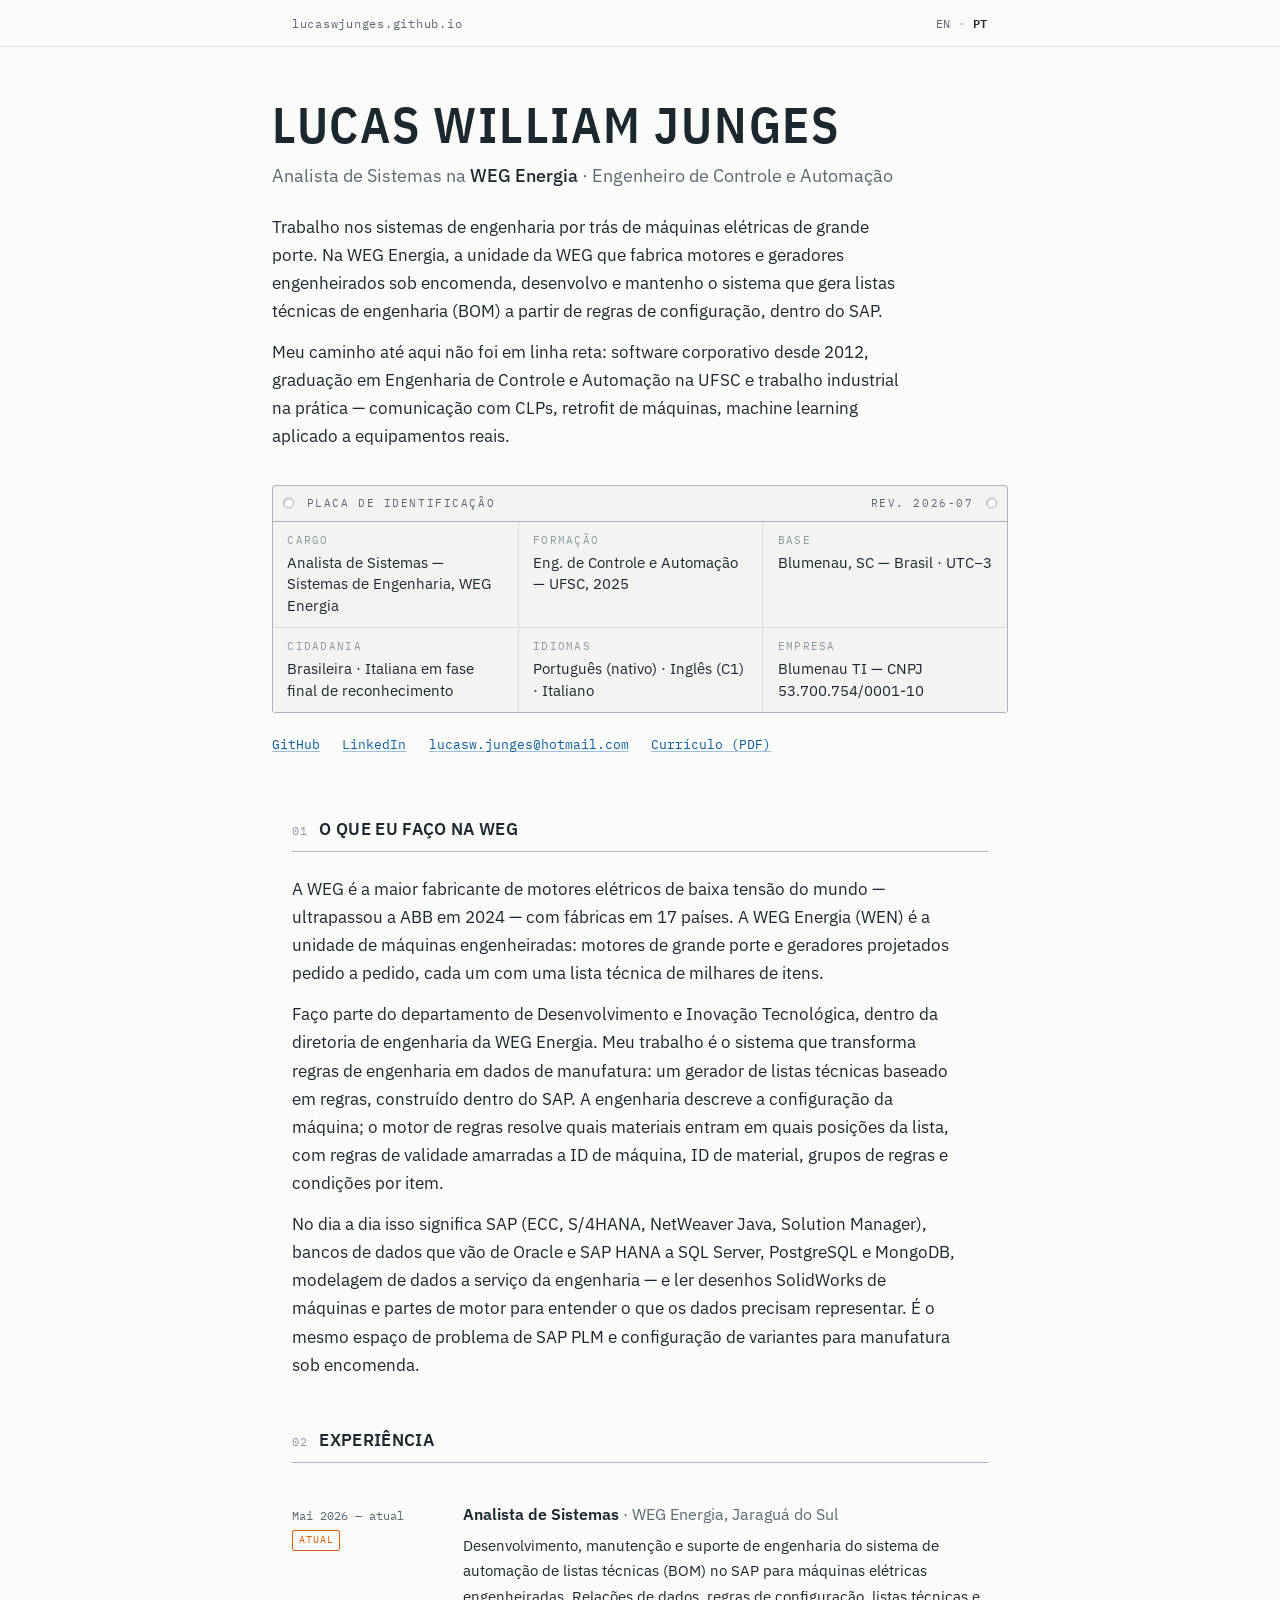
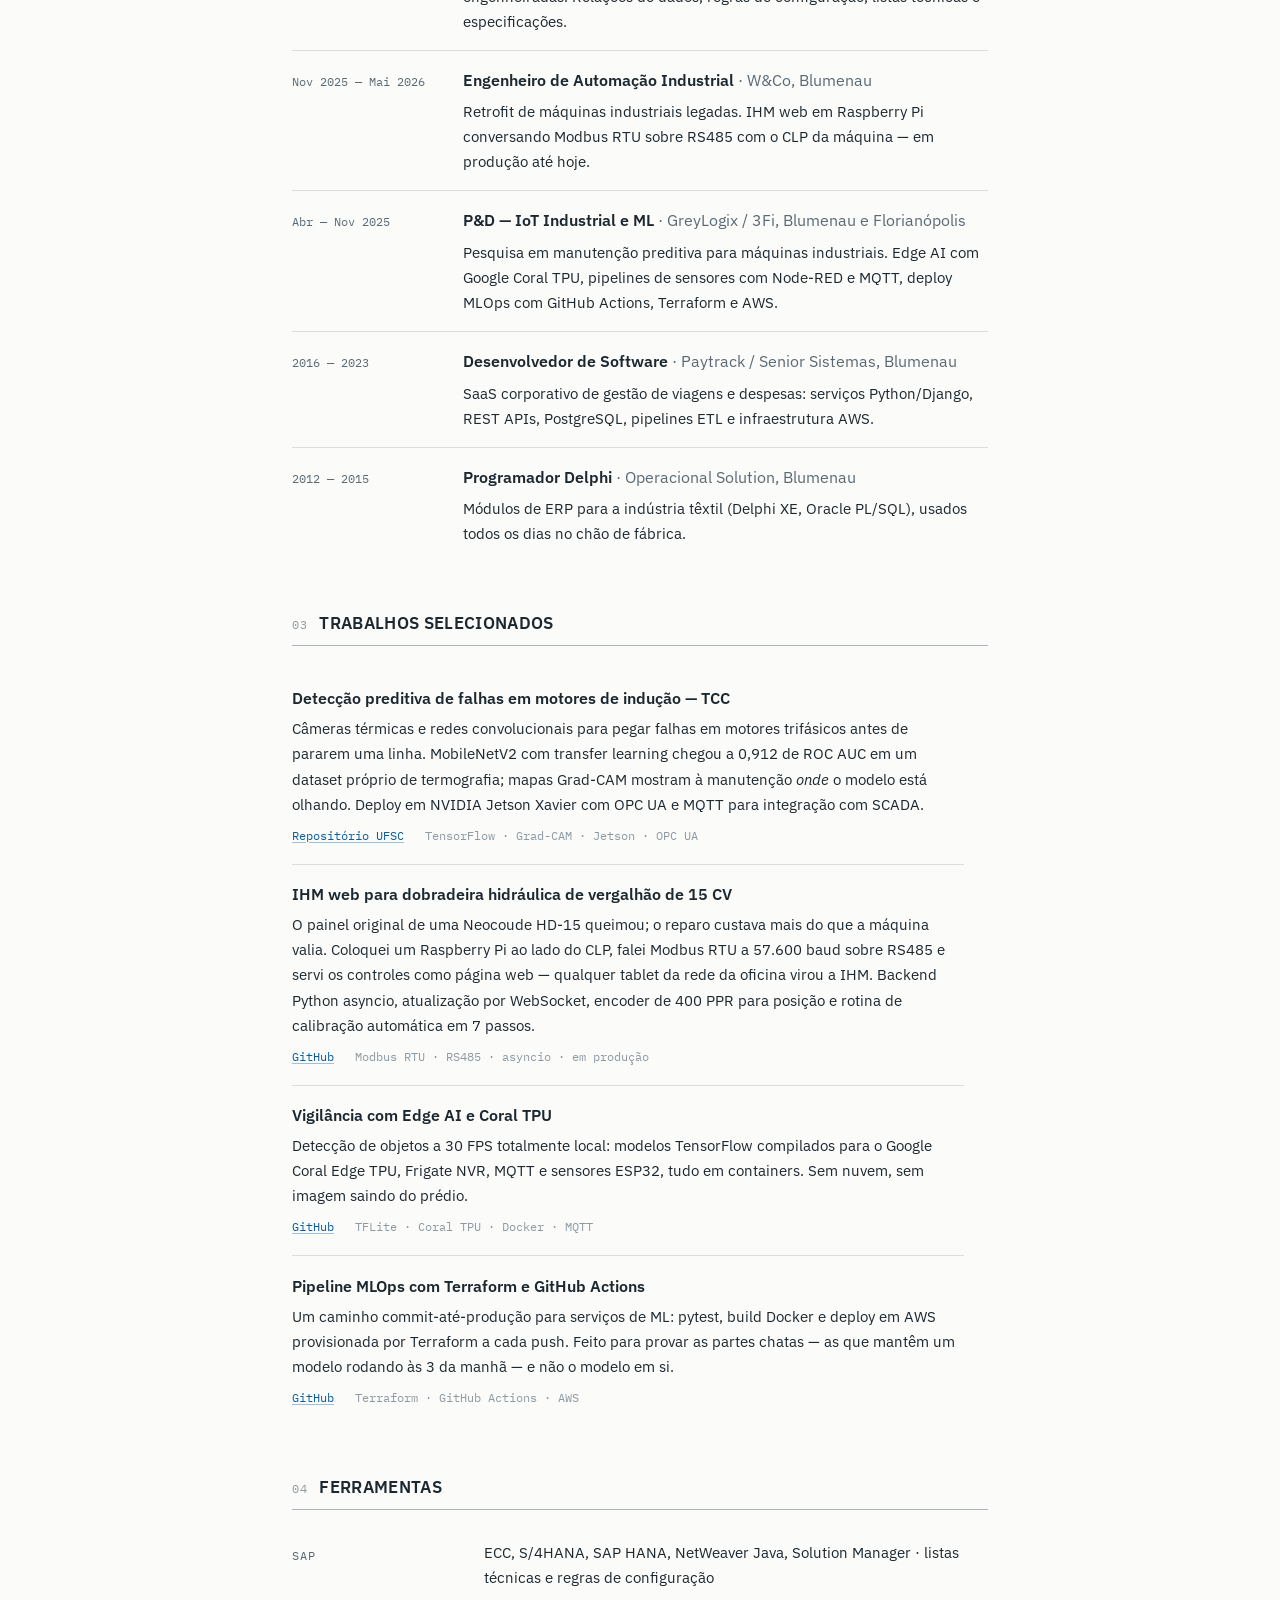
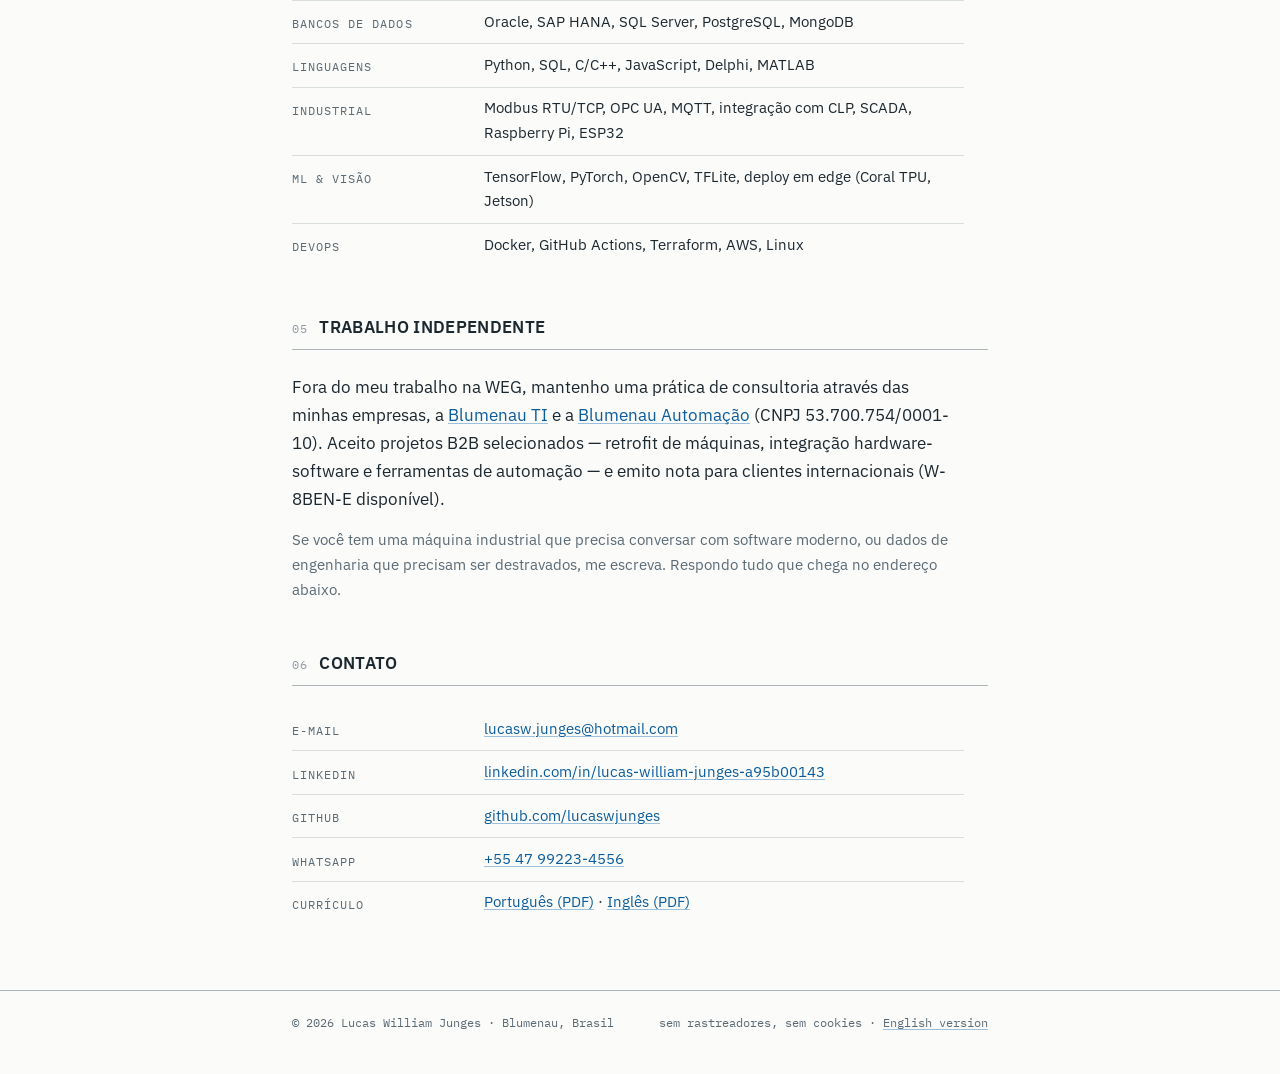
==== commit 4785afb5: "Correct citizenship status: Italian recognition in final stage, not yet documented Site, JSON-LD and" ====
--- a/pt/index.html
+++ b/pt/index.html
@@ -45,10 +45,7 @@
         },
         "url": "https://lucaswjunges.github.io/",
         "email": "mailto:lucasw.junges@hotmail.com",
-        "nationality": [
-          { "@type": "Country", "name": "Brasil" },
-          { "@type": "Country", "name": "Itália" }
-        ],
+        "nationality": { "@type": "Country", "name": "Brasil" },
         "knowsLanguage": ["pt-BR", "en", "it"],
         "address": {
           "@type": "PostalAddress",
@@ -137,7 +134,7 @@
                     </div>
                     <div class="plate-cell">
                         <dt>Cidadania</dt>
-                        <dd>Brasileira · Italiana (direito de trabalho na UE)</dd>
+                        <dd>Brasileira · Italiana em fase final de reconhecimento</dd>
                     </div>
                     <div class="plate-cell">
                         <dt>Idiomas</dt>
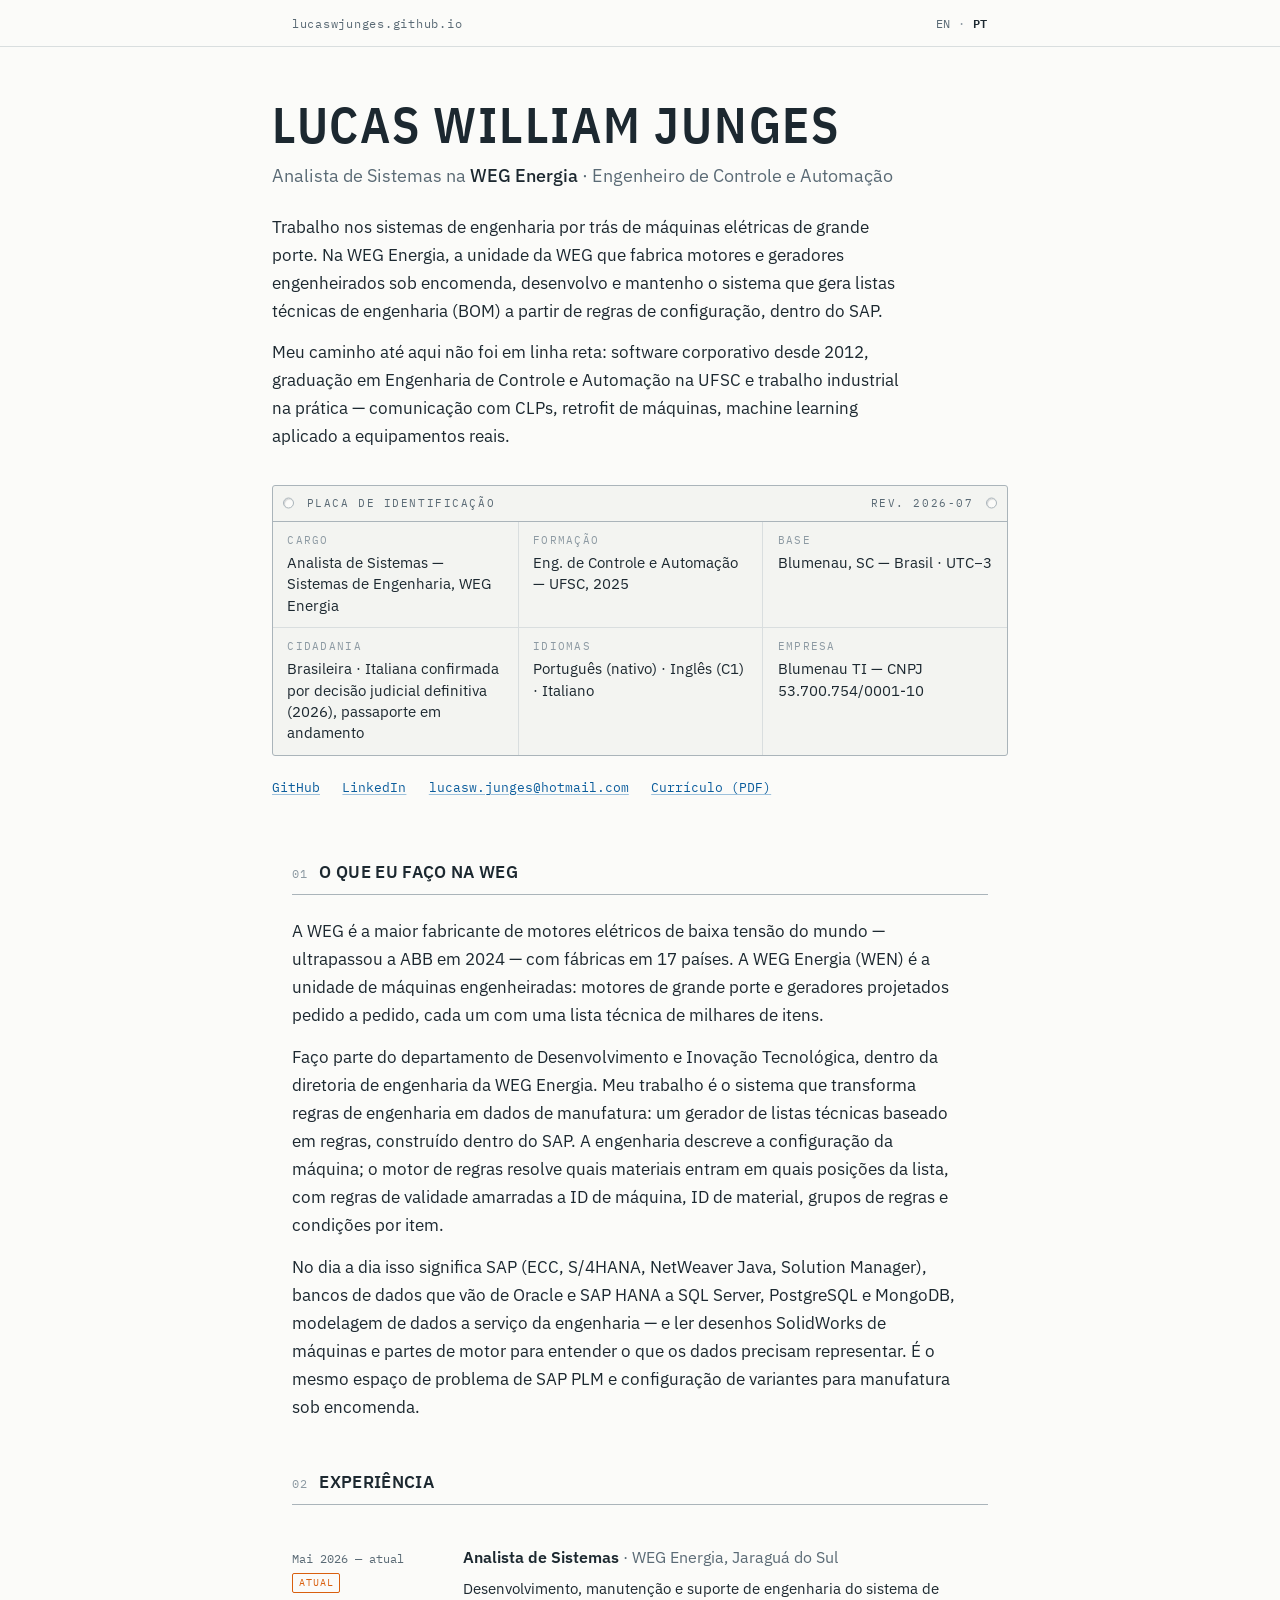
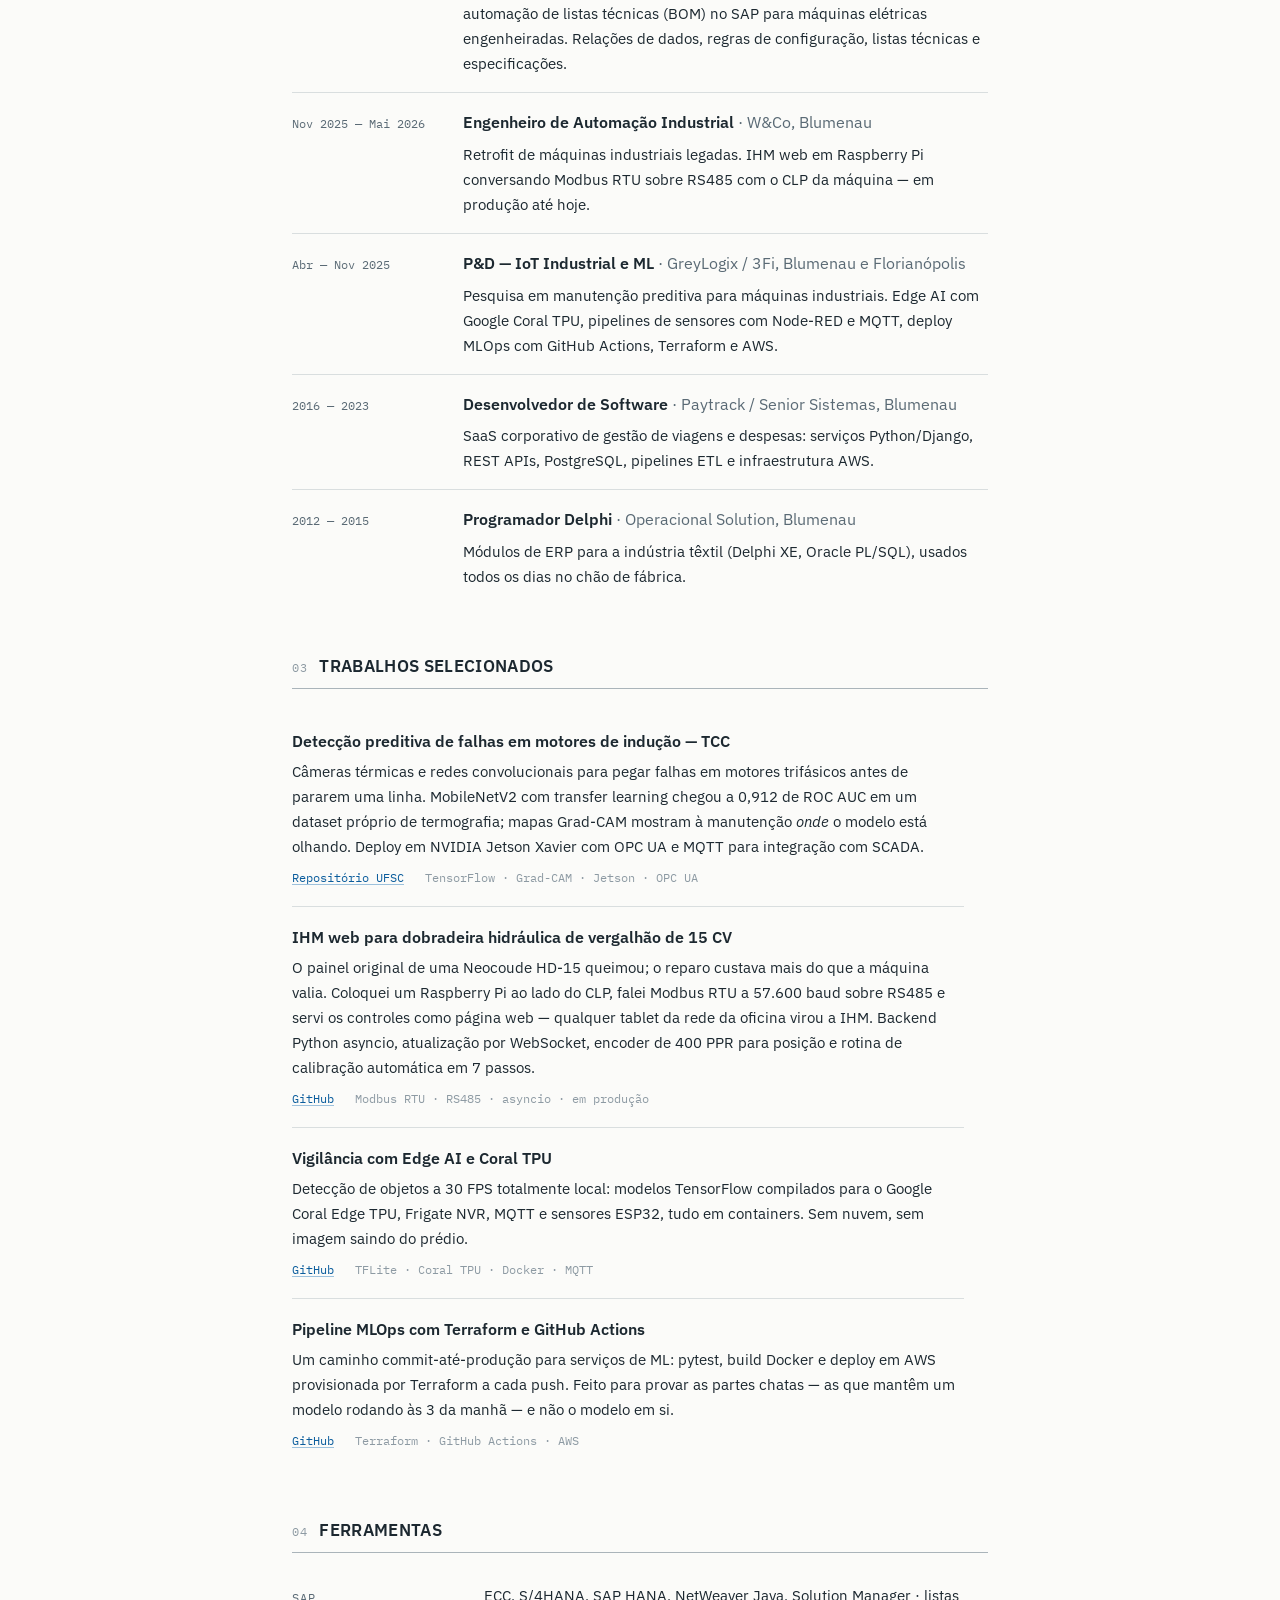
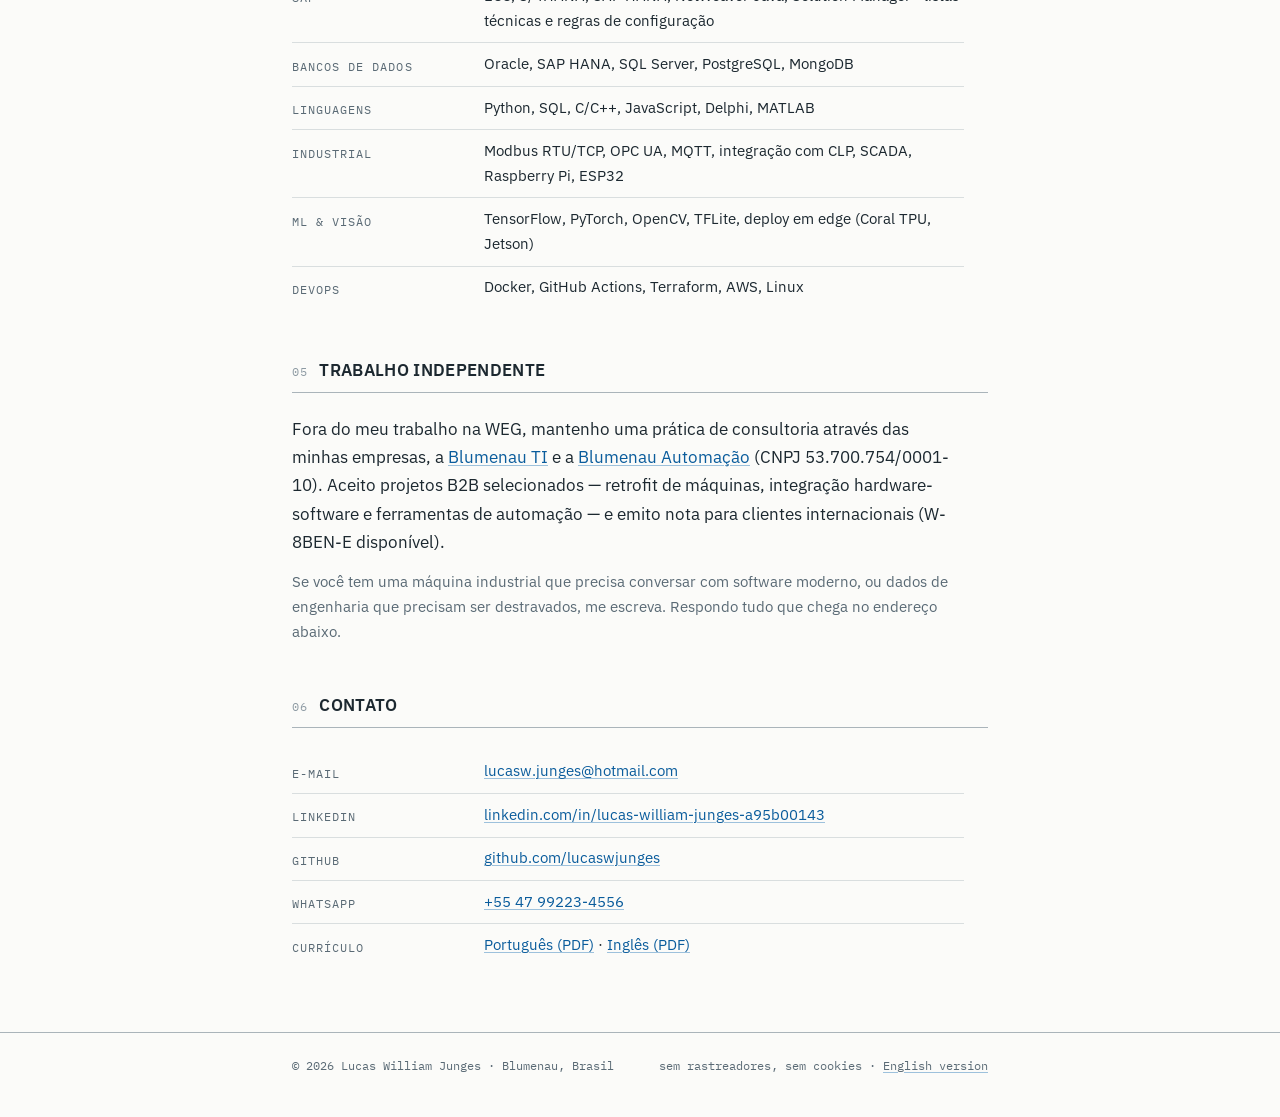
==== commit da572f5d: "Update citizenship status: confirmed by final court decision, passport in progress Co-Authored-By: C" ====
--- a/pt/index.html
+++ b/pt/index.html
@@ -134,7 +134,7 @@
                     </div>
                     <div class="plate-cell">
                         <dt>Cidadania</dt>
-                        <dd>Brasileira · Italiana em fase final de reconhecimento</dd>
+                        <dd>Brasileira · Italiana confirmada por decisão judicial definitiva (2026), passaporte em andamento</dd>
                     </div>
                     <div class="plate-cell">
                         <dt>Idiomas</dt>
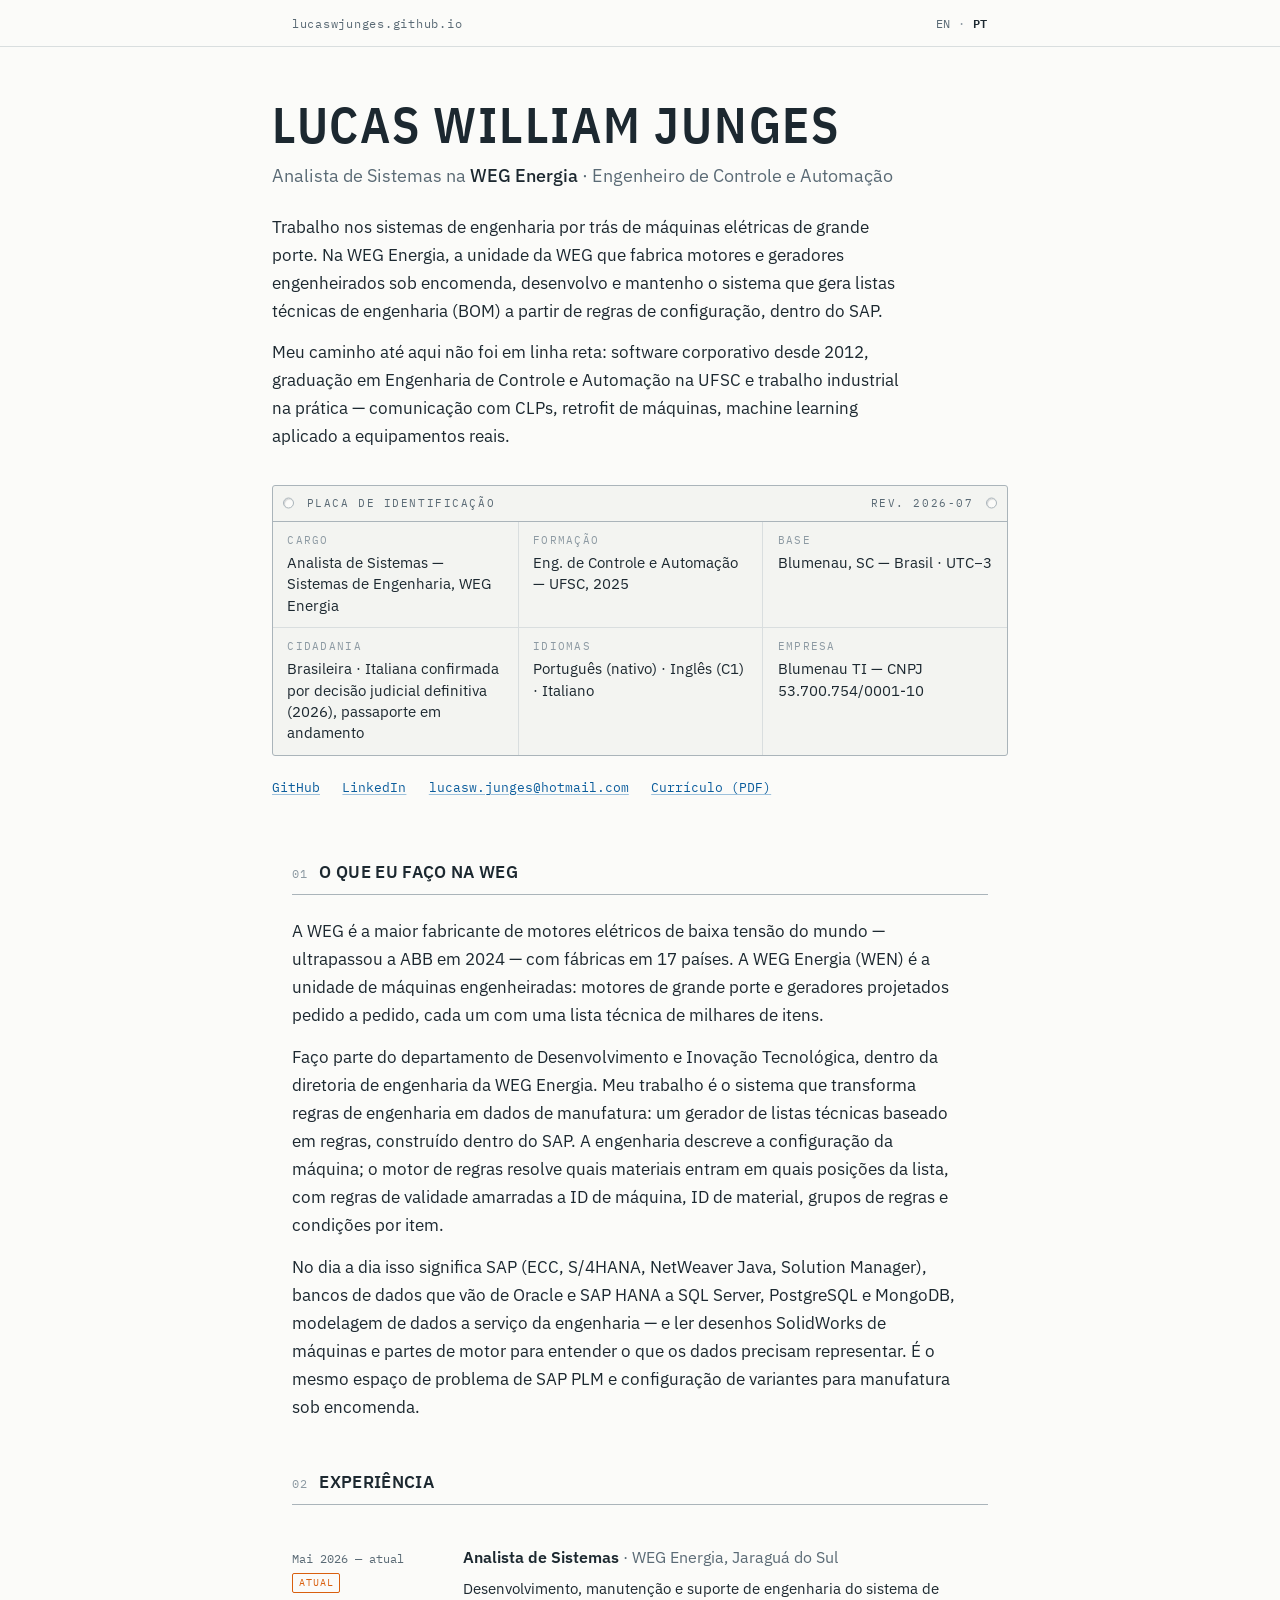
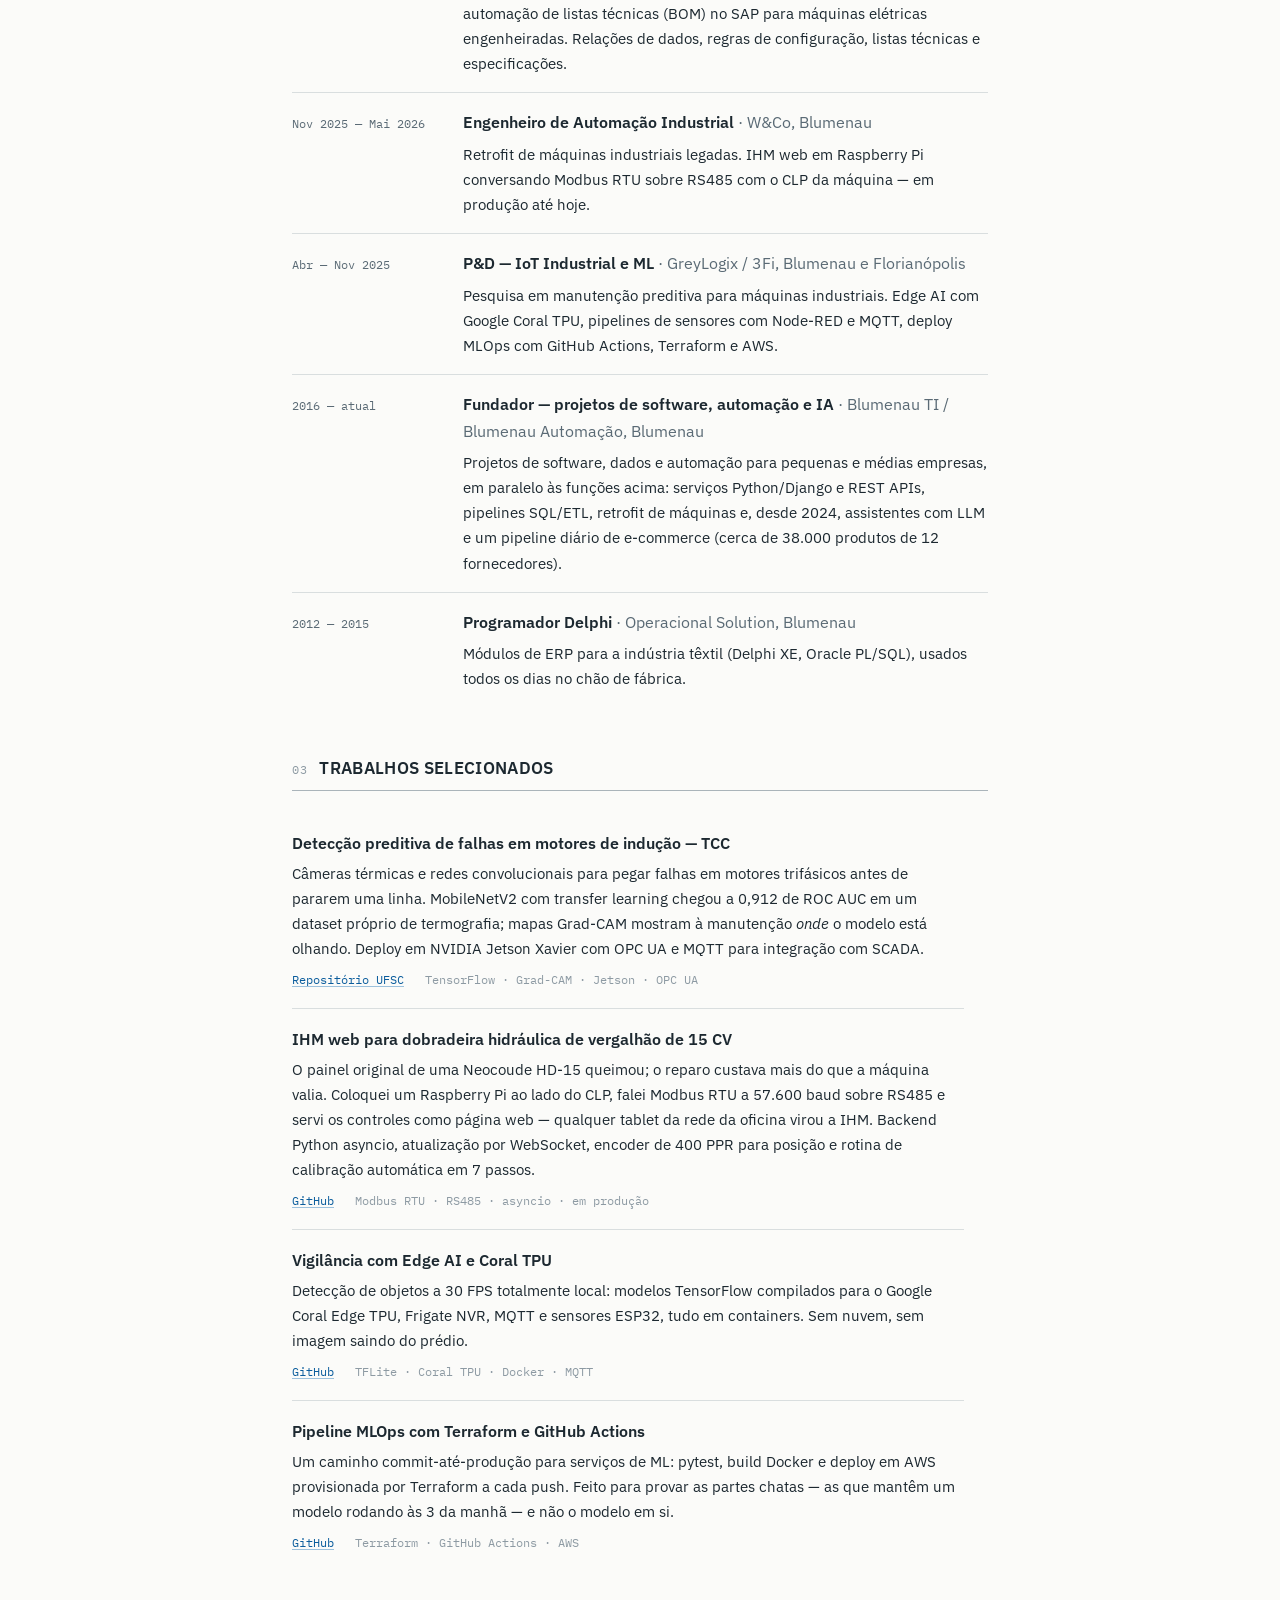
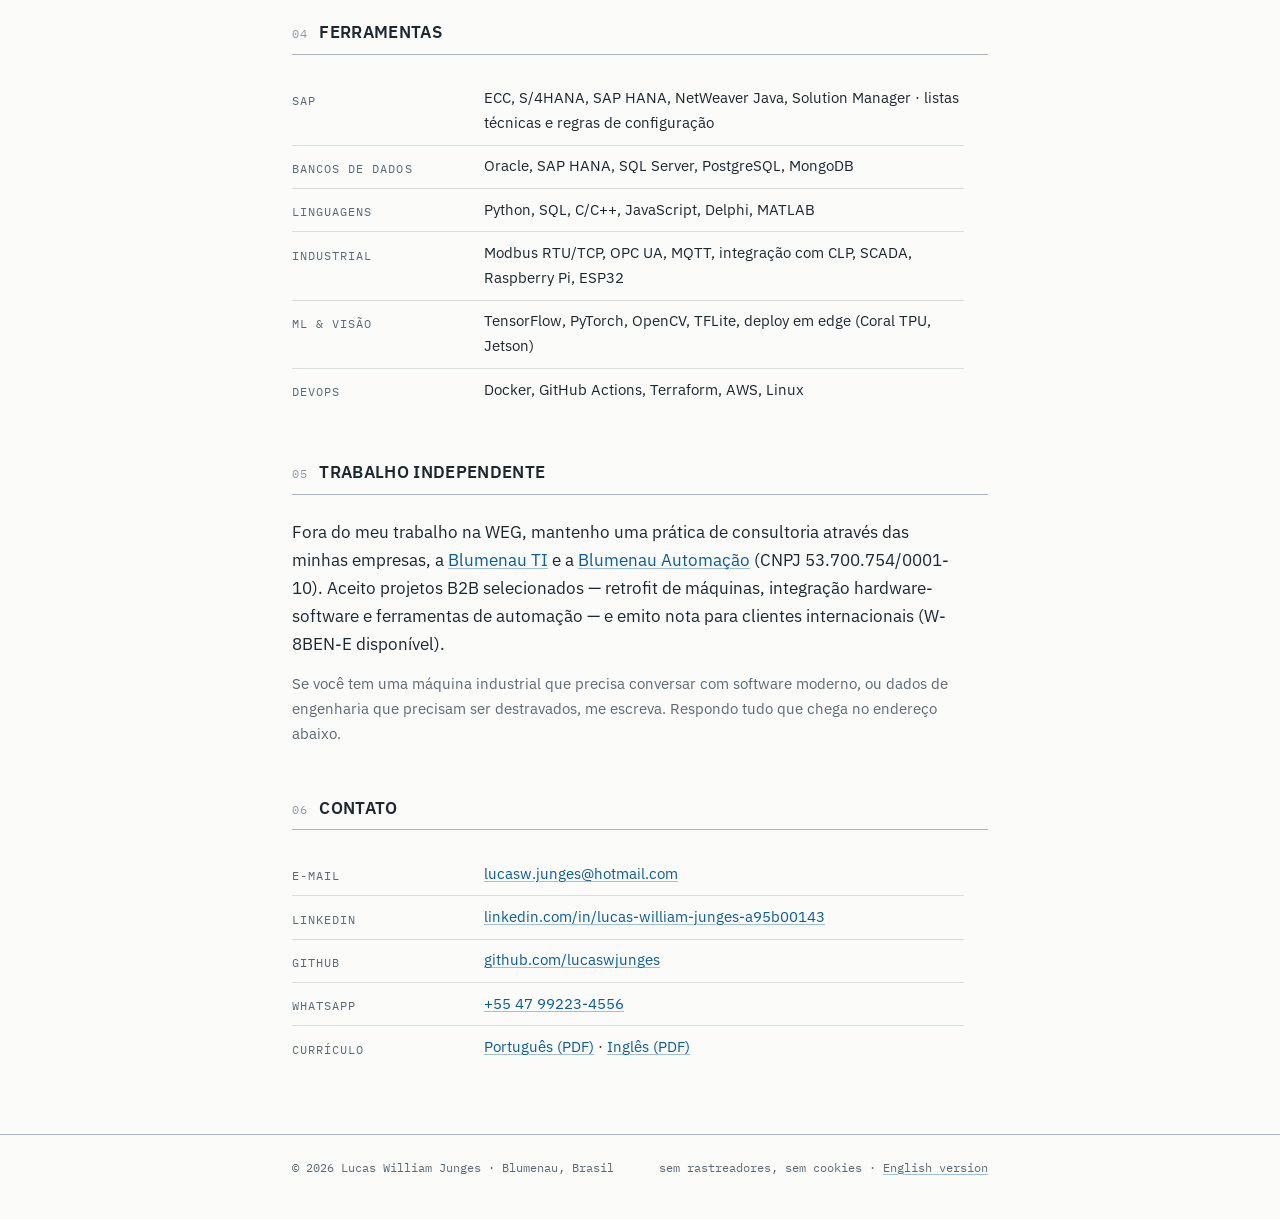
==== commit 4a4e58bb: "Replace the Paytrack entry with own-business work (2016–present) on site and CVs Co-Authored-By: Cla" ====
--- a/pt/index.html
+++ b/pt/index.html
@@ -227,12 +227,14 @@
                         </div>
                     </li>
                     <li>
-                        <div class="when">2016 — 2023</div>
-                        <div>
-                            <h3>Desenvolvedor de Software <span class="org">· Paytrack / Senior Sistemas, Blumenau</span></h3>
-                            <p class="what">
-                                SaaS corporativo de gestão de viagens e despesas: serviços Python/Django, REST
-                                APIs, PostgreSQL, pipelines ETL e infraestrutura AWS.
+                        <div class="when">2016 — atual</div>
+                        <div>
+                            <h3>Fundador — projetos de software, automação e IA <span class="org">· Blumenau TI / Blumenau Automação, Blumenau</span></h3>
+                            <p class="what">
+                                Projetos de software, dados e automação para pequenas e médias empresas, em paralelo às
+                                funções acima: serviços Python/Django e REST APIs, pipelines SQL/ETL, retrofit de máquinas
+                                e, desde 2024, assistentes com LLM e um pipeline diário de e-commerce (cerca de 38.000
+                                produtos de 12 fornecedores).
                             </p>
                         </div>
                     </li>
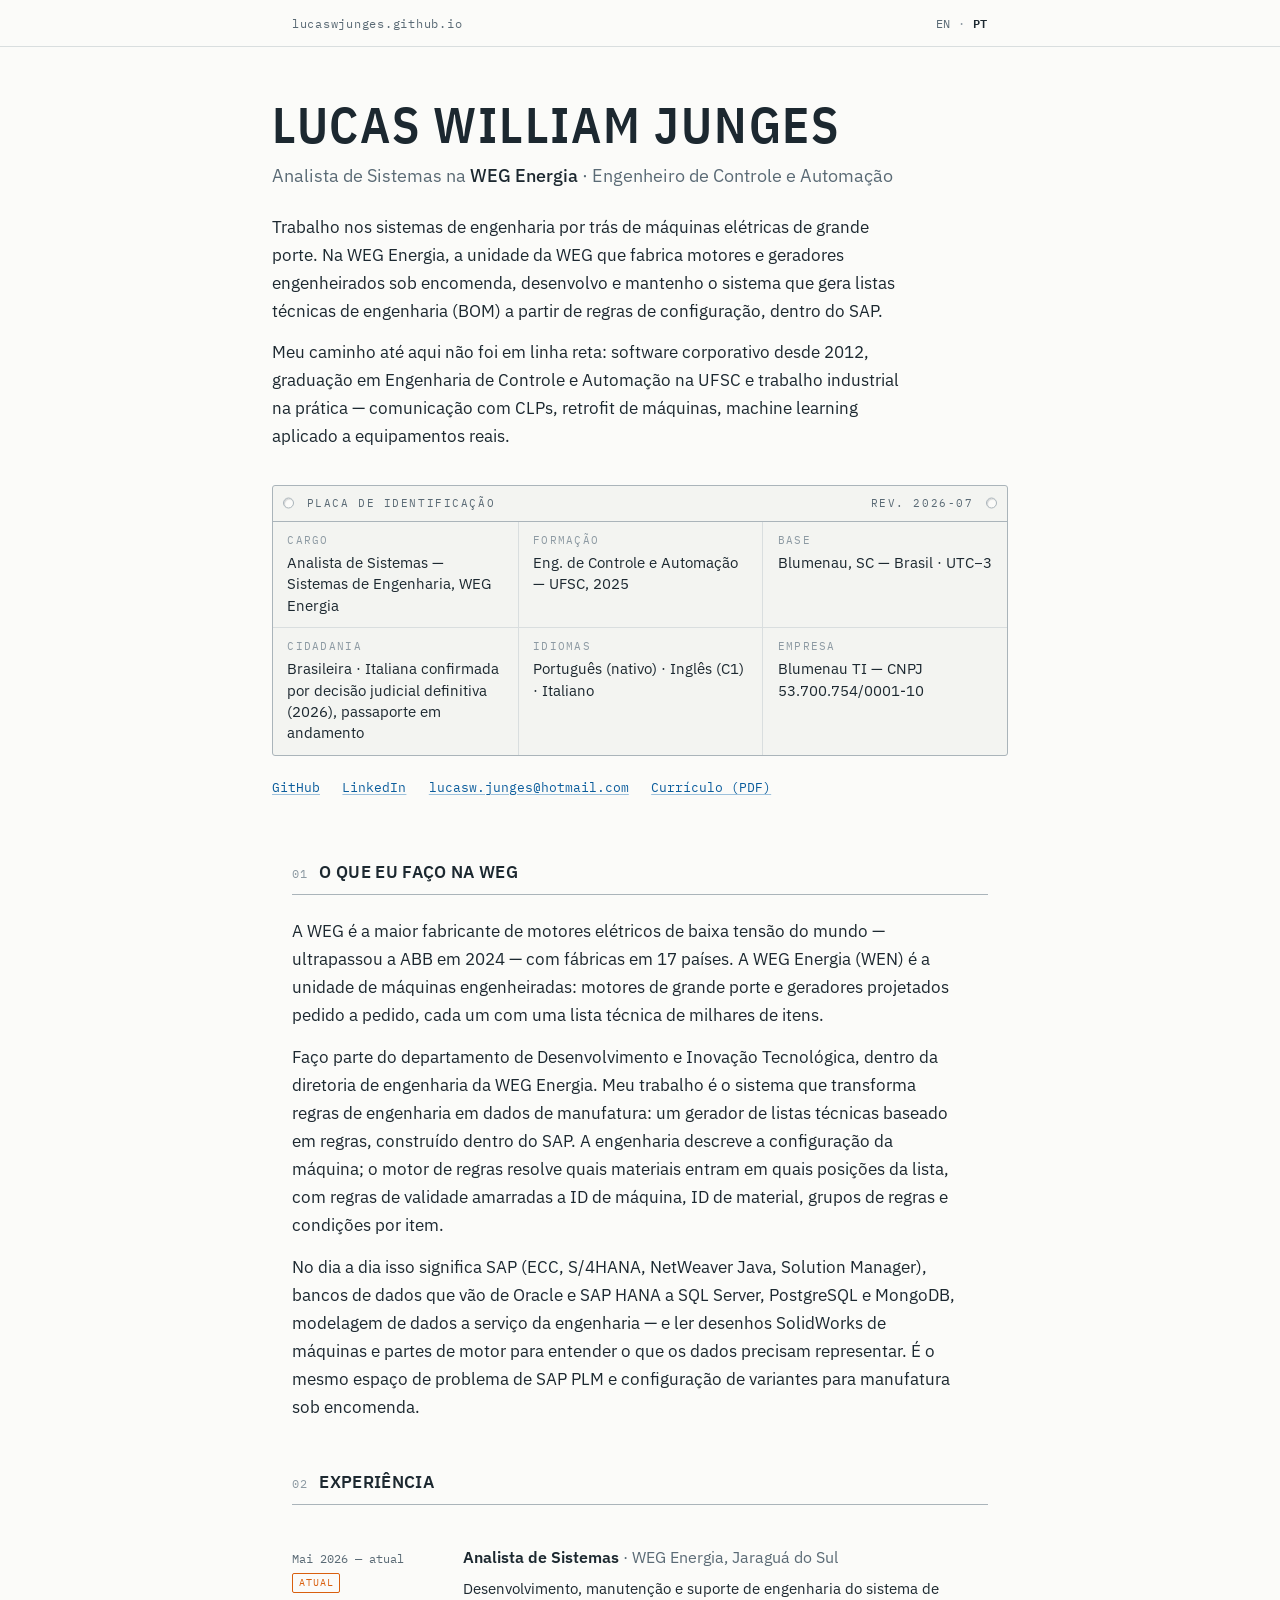
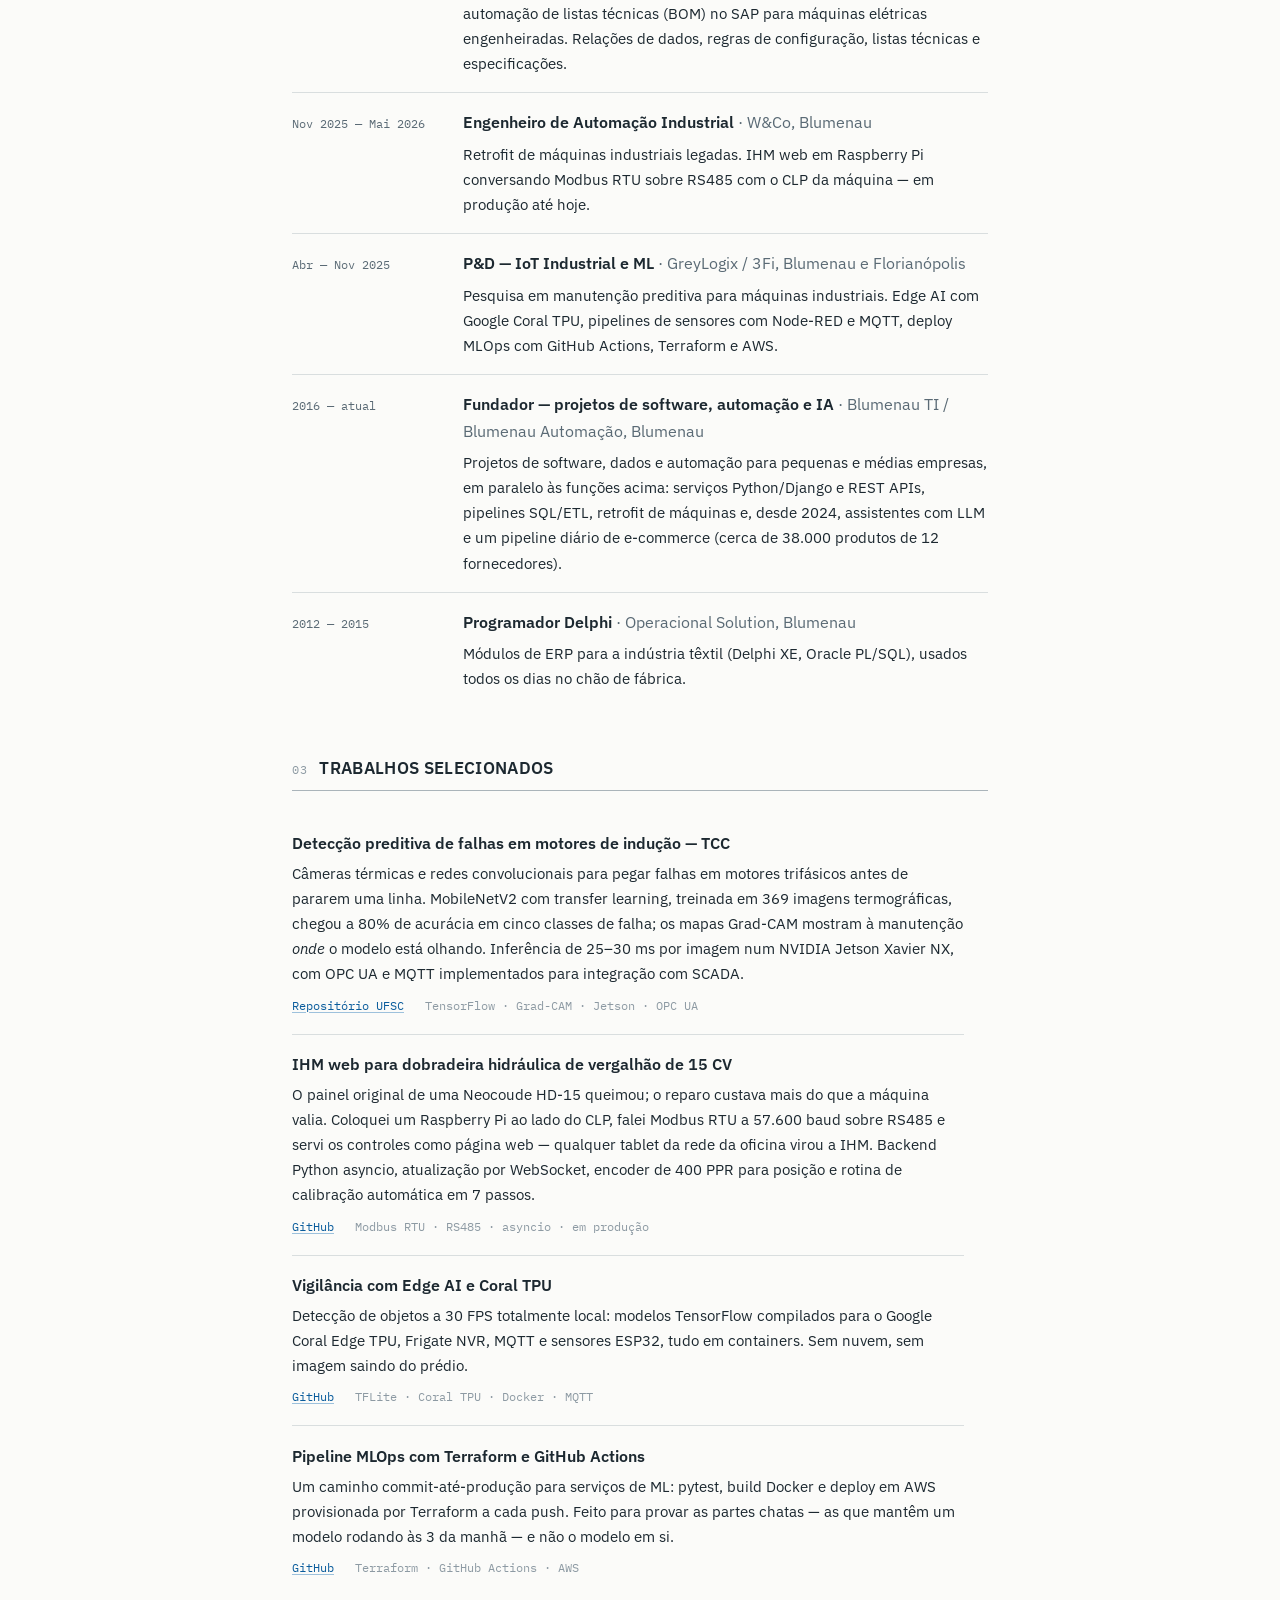
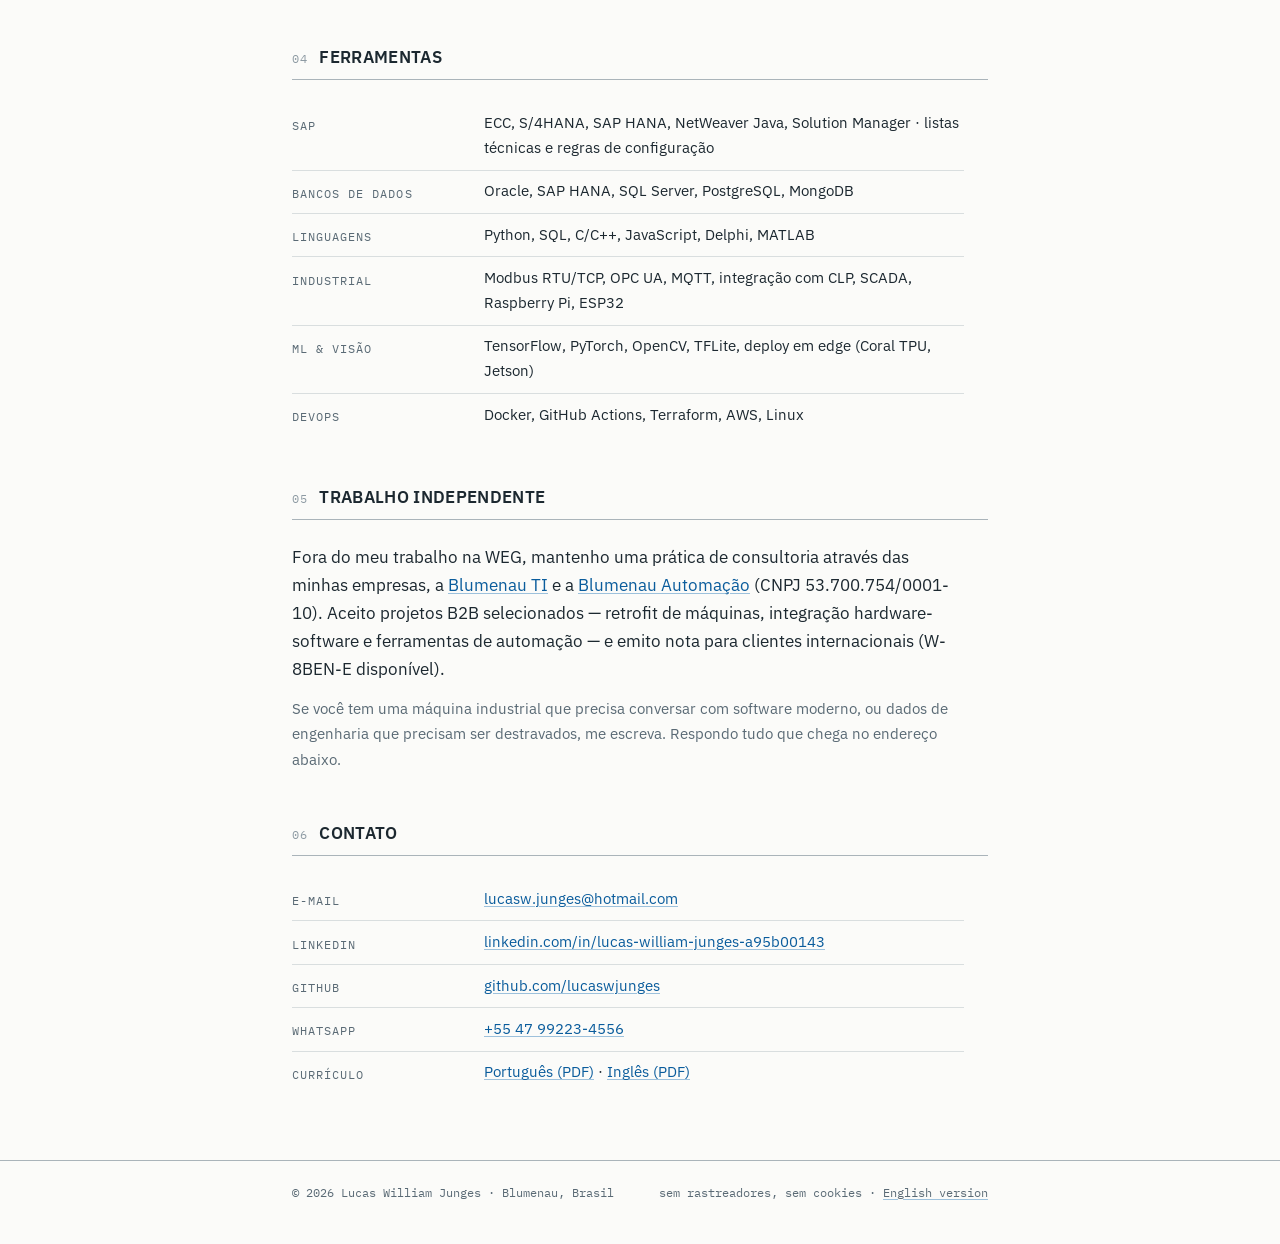
==== commit c0ec742a: "Correct the thesis result: 80% accuracy on five fault classes (369 thermal images), Jetson figure is" ====
--- a/pt/index.html
+++ b/pt/index.html
@@ -263,10 +263,10 @@
                         <h3>Detecção preditiva de falhas em motores de indução — TCC</h3>
                         <p class="desc">
                             Câmeras térmicas e redes convolucionais para pegar falhas em motores trifásicos antes
-                            de pararem uma linha. MobileNetV2 com transfer learning chegou a 0,912 de ROC AUC em um
-                            dataset próprio de termografia; mapas Grad-CAM mostram à manutenção <em>onde</em> o
-                            modelo está olhando. Deploy em NVIDIA Jetson Xavier com OPC UA e MQTT para integração
-                            com SCADA.
+                            de pararem uma linha. MobileNetV2 com transfer learning, treinada em 369 imagens termográficas, chegou a 80% de
+                            acurácia em cinco classes de falha; os mapas Grad-CAM mostram à manutenção <em>onde</em> o
+                            modelo está olhando. Inferência de 25–30 ms por imagem num NVIDIA Jetson Xavier NX, com OPC UA e MQTT
+                            implementados para integração com SCADA.
                         </p>
                         <p class="refs">
                             <a href="https://repositorio.ufsc.br/handle/123456789/271512">Repositório UFSC</a>
